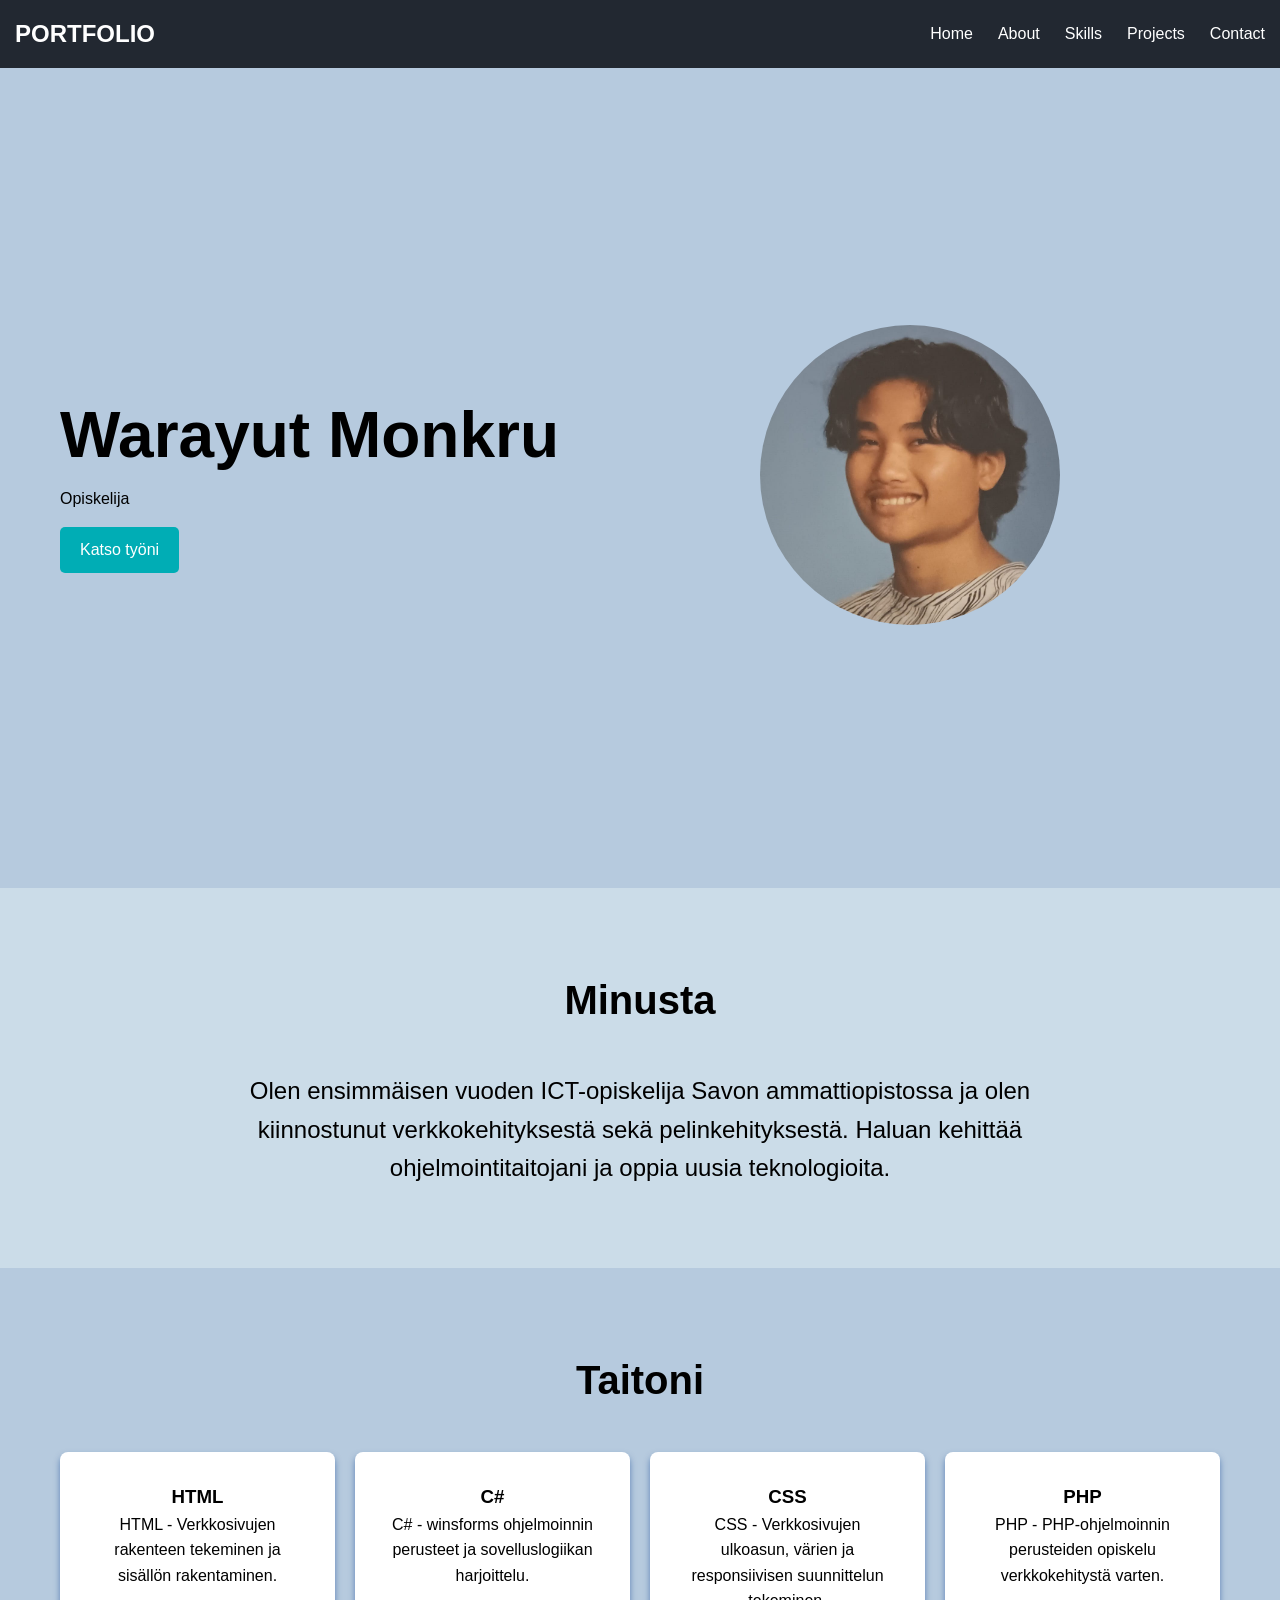
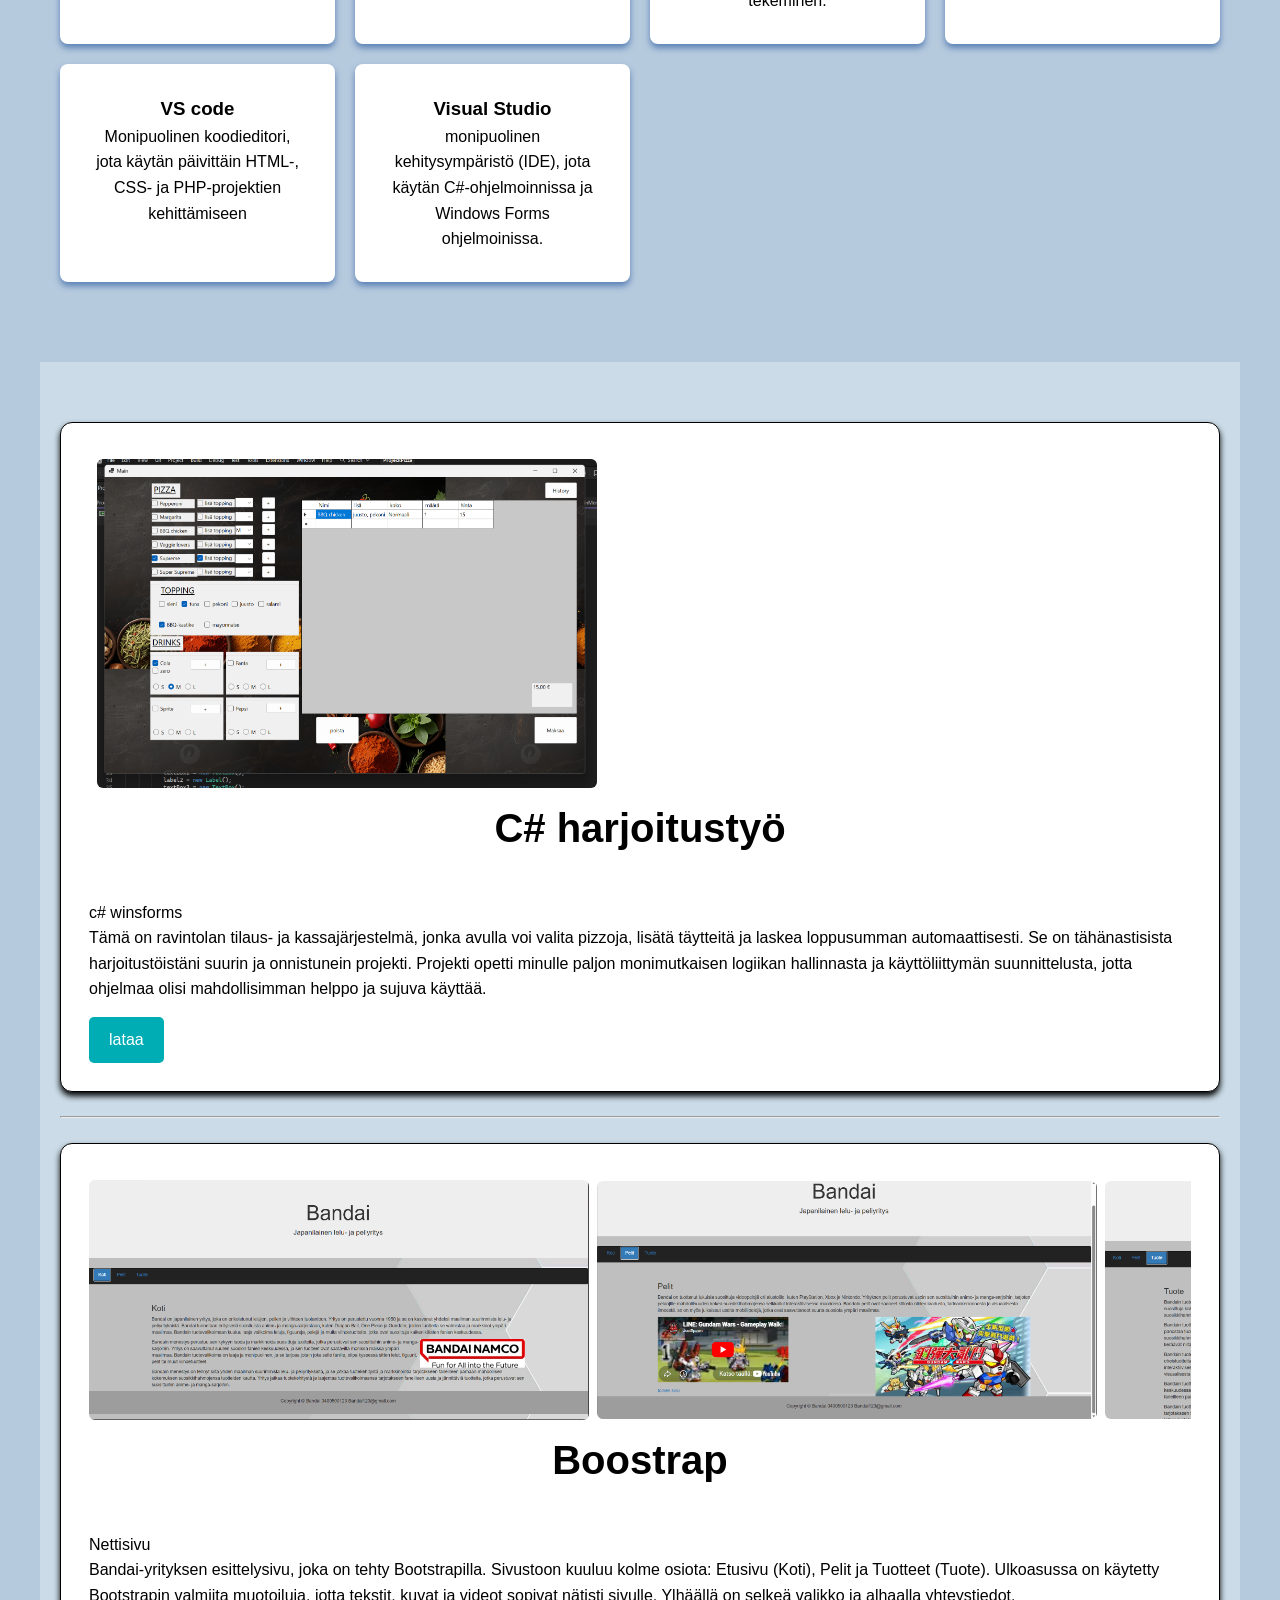
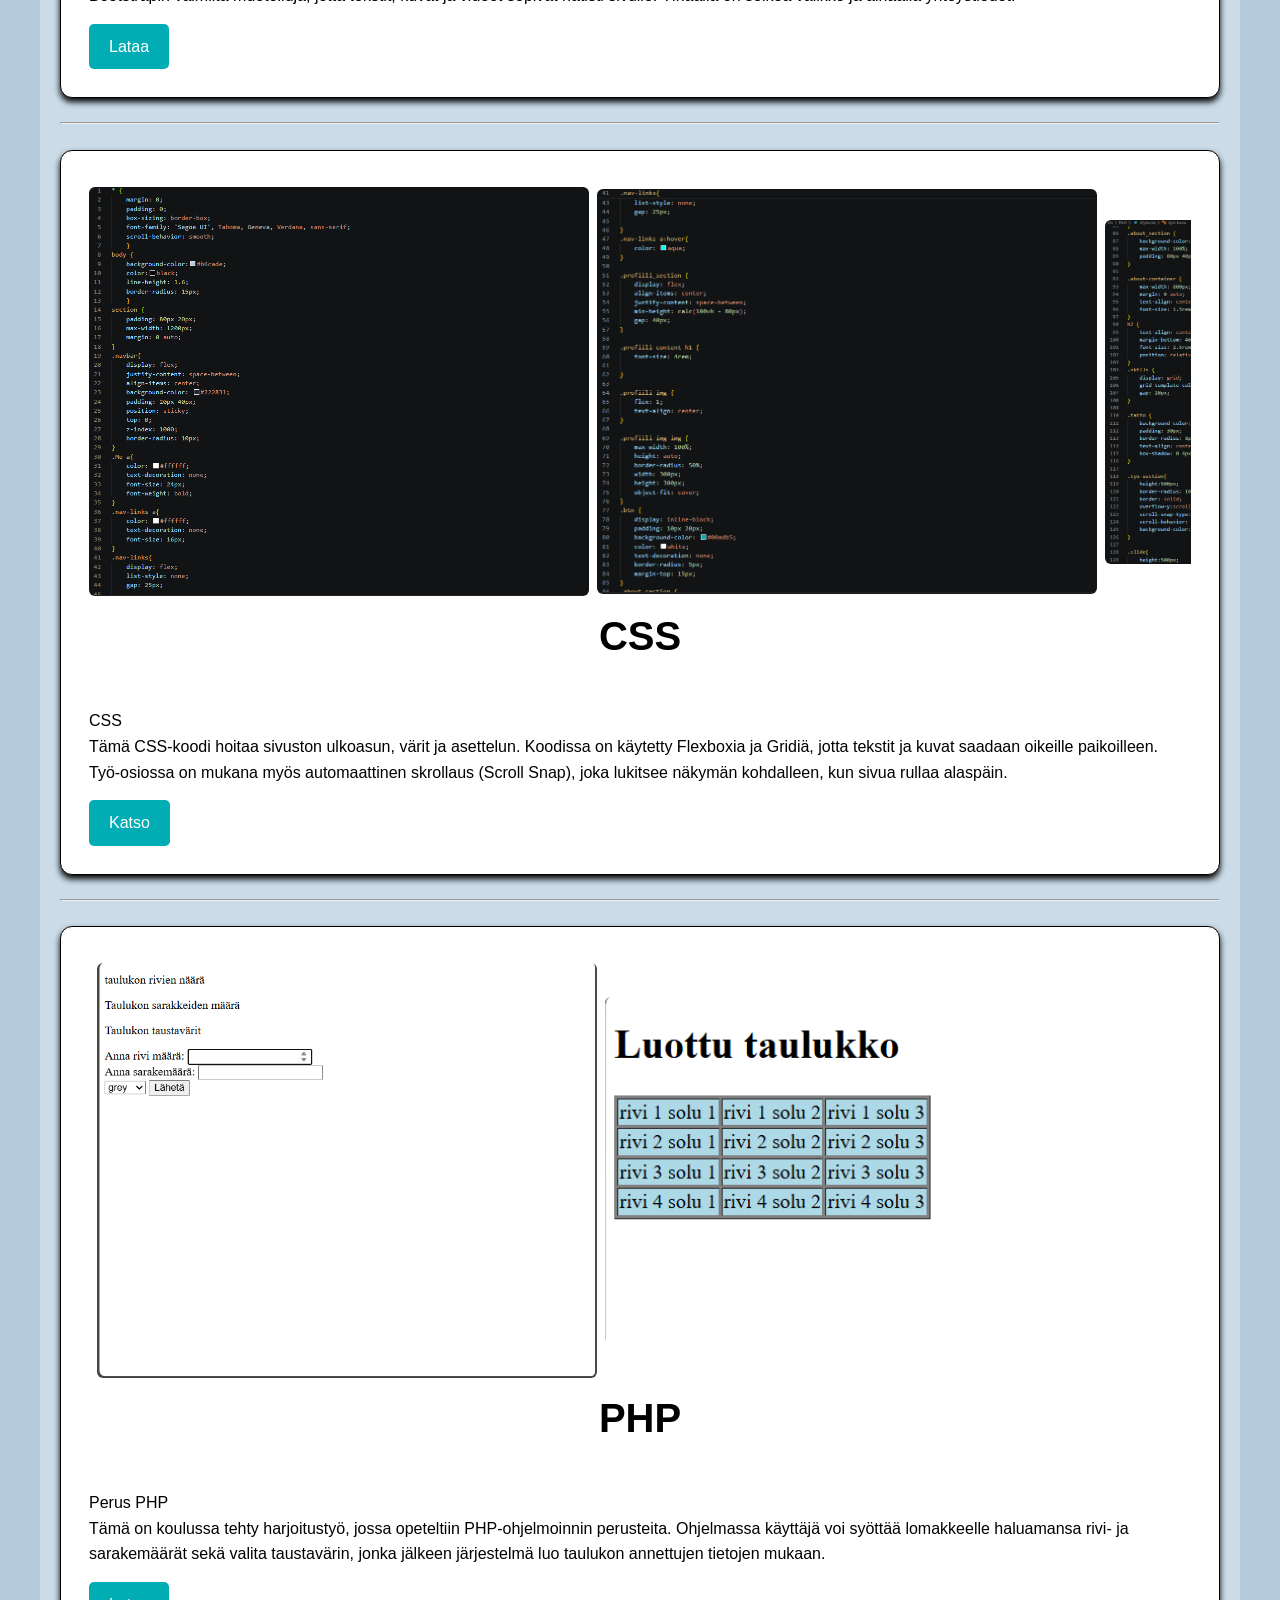
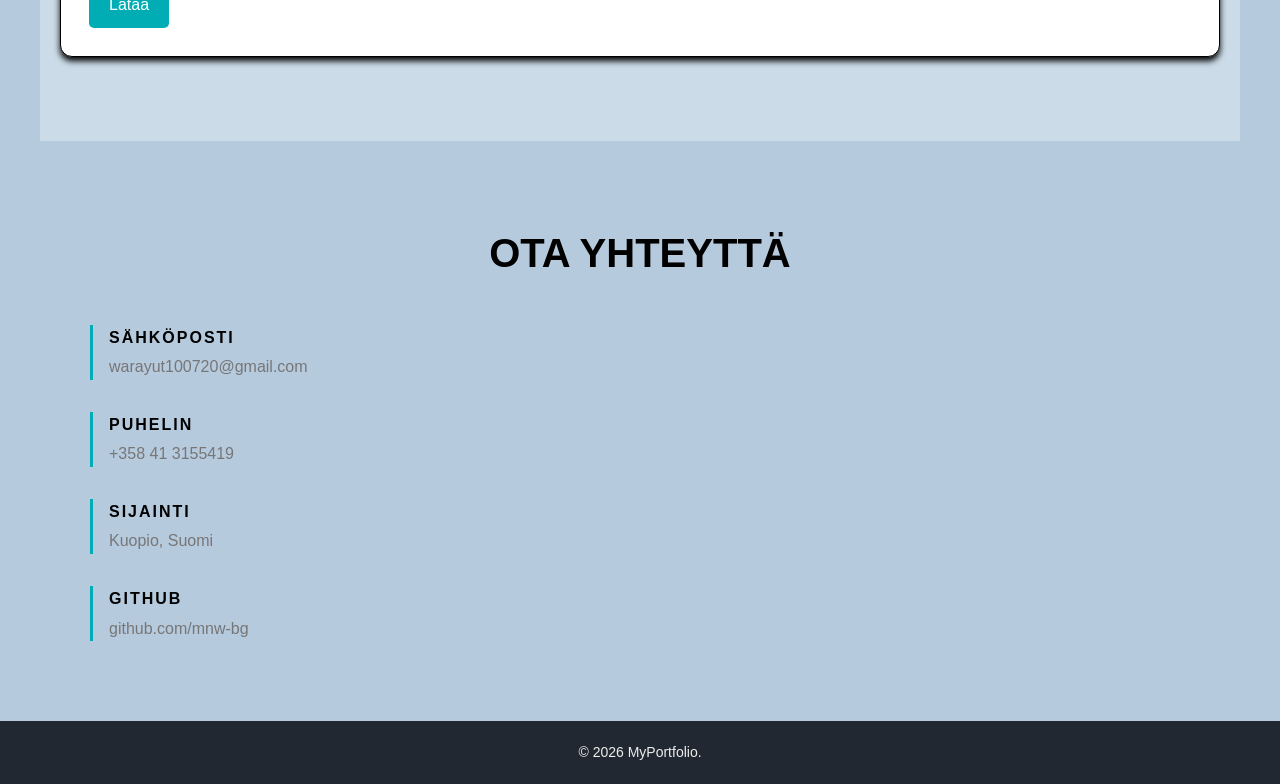
==== index.html @ 639f74a1 "Merge branch 'main' of https://github.com/mnw-bg/portfolio" ====
<!DOCTYPE html>
<html lang="fi">
<head>
    <meta charset="UTF-8">
    <meta name="viewport" content="width=device-width, initial-scale=1.0">
    <title>My Portfolio</title>
    <link rel="stylesheet" href="style.css">
</head>
<body>
    <nav class="navbar">
        <div class="Me">
            <a href="#profiili">PORTFOLIO</a>
        </div>
        <ul class="nav-links">
            <li><a href="#profiili">Home</a></li>
            <li><a href="#about">About</a></li>
            <li><a href="#skills">Skills</a></li>
            <li><a href="#tyota">Projects</a></li>
            <li><a href="#YH">Contact</a></li>
        </ul>
    </nav>
    <section id="profiili" class="profiili_section">
            <div class="profiili-content">
                <h1>Warayut Monkru</h1>
                <p>Opiskelija</p>
                <a href="#tyota" class="btn">Katso työni</a>
            </div>
            <div class="profiili-img">
  
                <img src="../assets/img/profiili.jpeg" alt="profiili kuva">
            </div>
    </section>
    <section id="about" class="about_section">
            <h2>Minusta</h2>
            <div class="about-container">
                <p>
                    Olen ensimmäisen vuoden ICT-opiskelija Savon ammattiopistossa
                    ja olen kiinnostunut verkkokehityksestä sekä pelinkehityksestä. 
                    Haluan kehittää ohjelmointitaitojani ja oppia uusia teknologioita.
                </p>
            </div>
    </section>
    <section id="skills" class="skills_section">
            <h2>Taitoni</h2>
            <div class="skills">

                <div class="taito">
                    <h3>HTML</h3>
                    <p>HTML - Verkkosivujen rakenteen tekeminen ja sisällön rakentaminen.</p>
                </div>

                <div class="taito">
                    <h3>C#</h3>
                    <p>
                        C# - winsforms ohjelmoinnin perusteet ja sovelluslogiikan harjoittelu.
                    </p>
                </div>

                <div class="taito">
                    <h3>CSS</h3>
                    <p>CSS - Verkkosivujen ulkoasun, 
                        värien ja responsiivisen suunnittelun 
                        tekeminen.
                    </p>
                </div>

                <div class="taito">
                    <h3>PHP</h3>
                    <p>PHP - PHP-ohjelmoinnin perusteiden opiskelu verkkokehitystä varten.
                    </p>
                </div>
                <div class="taito">
                    <h3>VS code</h3>
                    <p>
                        Monipuolinen koodieditori, jota käytän päivittäin HTML-,
                         CSS- ja PHP-projektien kehittämiseen
                    </p>
                </div>

                <div class="taito">
                    <h3>Visual Studio</h3>
                    <p>
                        monipuolinen kehitysympäristö (IDE), 
                        jota käytän C#-ohjelmoinnissa 
                        ja Windows Forms ohjelmoinissa.
                    </p>
                </div>
            </div>
    </section>
    <section class="tyo-section" id="tyota">
        
            <div class="slide">
                <div class="tyo-kuva">
                    <img src="../assets/img/pizza.png" alt="pizza-projecti">
                </div>

                <div class="tyo-tiedot">
                    <h2>C# harjoitustyö</h2>
                    <p>c# winsforms</p>
                    <p>
                        Tämä on ravintolan tilaus- ja kassajärjestelmä, jonka avulla voi valita pizzoja, 
                        lisätä täytteitä ja laskea loppusumman automaattisesti. 
                        Se on tähänastisista harjoitustöistäni suurin ja onnistunein projekti.
                        Projekti opetti minulle paljon monimutkaisen logiikan hallinnasta ja käyttöliittymän suunnittelusta, 
                        jotta ohjelmaa olisi mahdollisimman helppo ja sujuva käyttää.
                        
                    </p>
                    <a href="../lataus/työt/ProjeckPizza.zip" class="btn">lataa</a>
                </div>
            </div>
            <hr><br>
            <div class="slide">

                <div class="tyo-kuva">
                    <img src="../assets/img/html1.png" alt="html työkuva">
                    <img src="../assets/img/html2.png" alt="html työkuva">
                    <img src="../assets/img/html3.png" alt="html työkuva">
                </div>

                <div class="tyo-tiedot">
                    <h2>Boostrap</h2>
                    <p>Nettisivu</p>
                    <p>
                        Bandai-yrityksen esittelysivu, joka on tehty Bootstrapilla. 
                        Sivustoon kuuluu kolme osiota: Etusivu (Koti), Pelit ja Tuotteet (Tuote). 
                        Ulkoasussa on käytetty Bootstrapin valmiita muotoiluja, 
                        jotta tekstit, kuvat ja videot sopivat nätisti sivulle. 
                        Ylhäällä on selkeä valikko ja alhaalla yhteystiedot.
                        
                        
                    </p>
                        <a href="../lataus/työt/Boostrap.zip" class="btn">Lataa</a>
                </div>
            </div>
            <hr><br>
            <div class="slide">
                <div class="tyo-kuva">
                    <img src="../assets/img/CSS1.png" alt="css työkuva">
                    <img src="../assets/img/CSS2.png" alt="css työkuva">
                    <img src="../assets/img/CSS3.png" alt="css työkuva">
                    <img src="../assets/img/CSS4.png" alt="css työkuva">
                </div>

                <div class="tyo-tiedot">
                    <h2>CSS</h2>
                    <p>CSS</p>
                    <p>
                        Tämä CSS-koodi hoitaa sivuston ulkoasun, värit ja asettelun. 
                        Koodissa on käytetty Flexboxia ja Gridiä, jotta tekstit ja kuvat saadaan oikeille paikoilleen. 
                        Työ-osiossa on mukana myös automaattinen skrollaus (Scroll Snap), 
                        joka lukitsee näkymän kohdalleen, kun sivua rullaa alaspäin.
                        
                    </p>
                        <a href="style.css" class="btn">Katso</a>
                </div>
            </div>
            <hr><br>
            <div class="slide">
                <div class="tyo-kuva">
                    <img src="../assets/img/PHP1.png" alt="PHP työkuva">
                    <img src="../assets/img/PHP2.png" alt="PHP työkuva">
                </div>
                
                <div class="tyo-tiedot">
                    <h2>PHP</h2>
                    <p>Perus PHP</p>
                    <p>
                    Tämä on koulussa tehty harjoitustyö, jossa opeteltiin PHP-ohjelmoinnin perusteita. 
                    Ohjelmassa käyttäjä voi syöttää lomakkeelle haluamansa rivi- ja sarakemäärät sekä valita taustavärin, 
                    jonka jälkeen järjestelmä luo taulukon annettujen tietojen mukaan.
                    
                    </p>
                    <a href="../lataus/työt/taulukkoohjelmallisesti.zip" class="btn">Lataa</a>
                    
                </div>
            </div>
    </section>

    <!-- <section id="YH" class="yhteystiedot-section">
            <h2>YHTEYSTIEDOT</h2>
            <div class="yhteystiedot-linki">
                <a href="mailto:warayut100720@gmail.com">&#9993;Sähköposti</a>
                <a href="https://github.com/mnw-bg" target="_blank">&#128049;GitHub</a>
                <a href="tel:+358413155419">&#9742;puhelin</a>
                <a href="https://wa.me/358413155419" target="_blank">&#128172;whatsapp</a>
            </div>
    </section> -->

    <section id="YH" class="yh-section">
    <h2>OTA YHTEYTTÄ</h2>
    <div class="yh-container">
        <div class="yh-tiedot">
            <div class="yh-rivi">
                <span class="yh-label">SÄHKÖPOSTI</span>
                <a href="mailto:warayut100720@gmail.com">warayut100720@gmail.com</a>
            </div>
            <div class="yh-rivi">
                <span class="yh-label">PUHELIN</span>
                <a href="tel:+358413155419">+358 41 3155419</a>
            </div>
            <div class="yh-rivi">
                <span class="yh-label">SIJAINTI</span>
                <a>Kuopio, Suomi</a>
            </div>
            <div class="yh-rivi">
                <span class="yh-label">GITHUB</span>
                <a href="https://github.com/mnw-bg" target="_blank">github.com/mnw-bg</a>
            </div>
        </div>
    </div>
</section>

    <footer class="footer">
        <p>&copy; 2026 MyPortfolio.</p>
    </footer>

</body>
</html>
---- style.css ----
* {
    margin: 0;
    padding: 0;
    box-sizing: border-box;
    font-family: 'Segoe UI', Tahoma, Geneva, Verdana, sans-serif;
    scroll-behavior: smooth;
    }
body {
    background-color:#b6cade;
    color:black;
    line-height: 1.6;
    border-radius: 15px;
    }
section {
    padding: 80px 20px;
    max-width: 1200px;
    margin: 0 auto; 
}
.navbar{
    display: flex;
    align-items: center;
    justify-content: space-between;
    flex-direction: row;
    background-color: #222831;
    padding: 15px;
    position: sticky;
    top: 0;
    z-index: 1000;
    gap: 15px;
}

    

.Me a{
    color: #ffffff;
    text-decoration: none;
    font-size: 24px;
    font-weight: bold;
}
.nav-links a{
    color: #ffffff;
    text-decoration: none;
    font-size: 16px;
} 
.nav-links{ 
    display: flex;
    list-style: none;
    gap: 25px;
    
}
.nav-links a:hover{
    color: aqua;
}
@media (max-width: 768px) { 
    .navbar{
    flex-direction: column;
    }
}
/*---------------------------------------------------------------------------*/
.profiili_section {
    display: flex;
    align-items: center;
    justify-content: space-between;
    min-height: calc(100vh - 80px);
    padding: 100px 20px;
    gap: 40px;
}

.profiili-content h1 {
    font-size: 4rem;
    animation: fadeIn 1s ease-in;
    
}
@keyframes fadeIn{
    from { opacity: 0; transform: translateY(20px);}
    to { opacity: 1; transform: translateY(0);}
}
.profiili-img {
    flex: 1;
    text-align: center;
}

.profiili-img img {
    max-width: 100%;
    height: auto;
    border-radius: 50%;
    width: 300px;
    height: 300px;
    object-fit: cover;
}
.btn {
    display: inline-block;
    padding: 10px 20px;
    background-color: #00adb5;
    color: white;
    text-decoration: none;
    border-radius: 5px;
    margin-top: 15px;
}
.btn:hover{
    transform: translateY(-1px);
    box-shadow: 0 10px 20px rgba(0, 0, 0, 0.2);
}
@media (max-width: 768px)
{
    .profiili_section{
        flex-direction: column-reverse;
        text-align: center;
        min-height: 700;
    }
    .profiili-content h1{
        font-size: 2.5rem;
    }

}
/*---------------------------------------------------------------------------*/
.about_section {
    background-color: #cbdce8;
    max-width: 100%;
    padding: 80px 40px;
}

.about-container {
    max-width: 800px;
    margin: 0 auto;
    text-align: center;
    font-size: 1.5rem;
}
/*---------------------------------------------------------------------------*/
h2 {
    text-align: center;
    margin-bottom: 40px;
    font-size: 2.5rem;
    position: relative;
}
.skills {
    display: grid;
    grid-template-columns: repeat(auto-fit, minmax(250px, 1fr));
    gap: 20px;
}

.taito {
    background-color: white;
    padding: 30px;
    border-radius: 8px;
    text-align: center;
    box-shadow:  0 4px 6px rgba(0, 57, 142, 0.5);
    transition: 0.1s;
}
.taito:hover{
    transform: translateY(-1px);
    box-shadow: 0 15px 25px rgb(0, 57, 142, 0.5);
}

/*---------------------------------------------------------------------------*/
.tyo-section{
    background-color: #cbdce8;
    padding: 60px 20px;
    max-width: auto;
    margin: 0 auto;
}
.slide{
    align-items: center;
    gap: 30px;
    background-color: #ffffff;
    border-radius: 12px;
    border: 0.5px solid black;
    box-shadow: 0 4px 6px;
    padding: 28px;
    margin-bottom: 24px;
}
.tyo-kuva{
    flex: 1.2;
    display:flex;
    gap: 8px;
    overflow-x: auto;
    scroll-snap-type: x mandatory;
    border-radius: 8px;
    background: #ffffff;
    padding: 8px;
    min-height: 160px;
    align-items: center;

}

.tyo-kuva img{
    width:auto;
    scroll-snap-align: start;
    width: 500px;
    height: auto;
    object-fit: cover;
    border-radius: 6px;
}

.tyo-tiedot{
    flex: 1;
    text-align: left;
    font-size: 1rem; 
}

/*---------------------------------------------------------------------------*/
.yhteystiedot-section {
    max-width: 100%;
    padding: 80px 40px;
    color: #ffffff;
}

.yh {
    color: #000000;
    text-align: left;
    max-width: 1100px;
    margin: 0 auto 50px auto;
    font-size: 2rem;
    letter-spacing: 2px;
}

.yh-container {
    display: flex;
    gap: 60px;
    max-width: 1100px;
    margin: auto;
    align-items: flex-start;
    display: grid;
    grid-template-columns: repeat(auto-fit, minmax(250px, 1fr));
}

.yh-tiedot {
    flex: 1;
    display: flex;
    flex-direction: column;
    gap: 32px;
}

.yh-rivi {
    border-left: 3px solid #00adb5;
    padding-left: 16px;
    display: flex;
    flex-direction: column;
    gap: 4px;
}

.yh-label {
    font-size: 1rem;
    font-weight: bold;
    letter-spacing: 2px;
    color: #000000;
}

.yh-rivi a {
    font-size: 1rem;
    color: #777676;
    text-decoration: none;
}

.yh-rivi a:hover {
    color: #00adb5;
}
input:hover, textarea:hover{
    background-color: #7a7a7a;
}
.lmk{
    width: 215px;
}
/*---------------------------------------------------------------------------*/

/*---------------------------------------------------------------------------*/
.footer {
    background-color: #222831;
    display: grid;
    color: #eeeeee;
    text-align: center;
    padding: 20px;
    font-size: 14px;
}
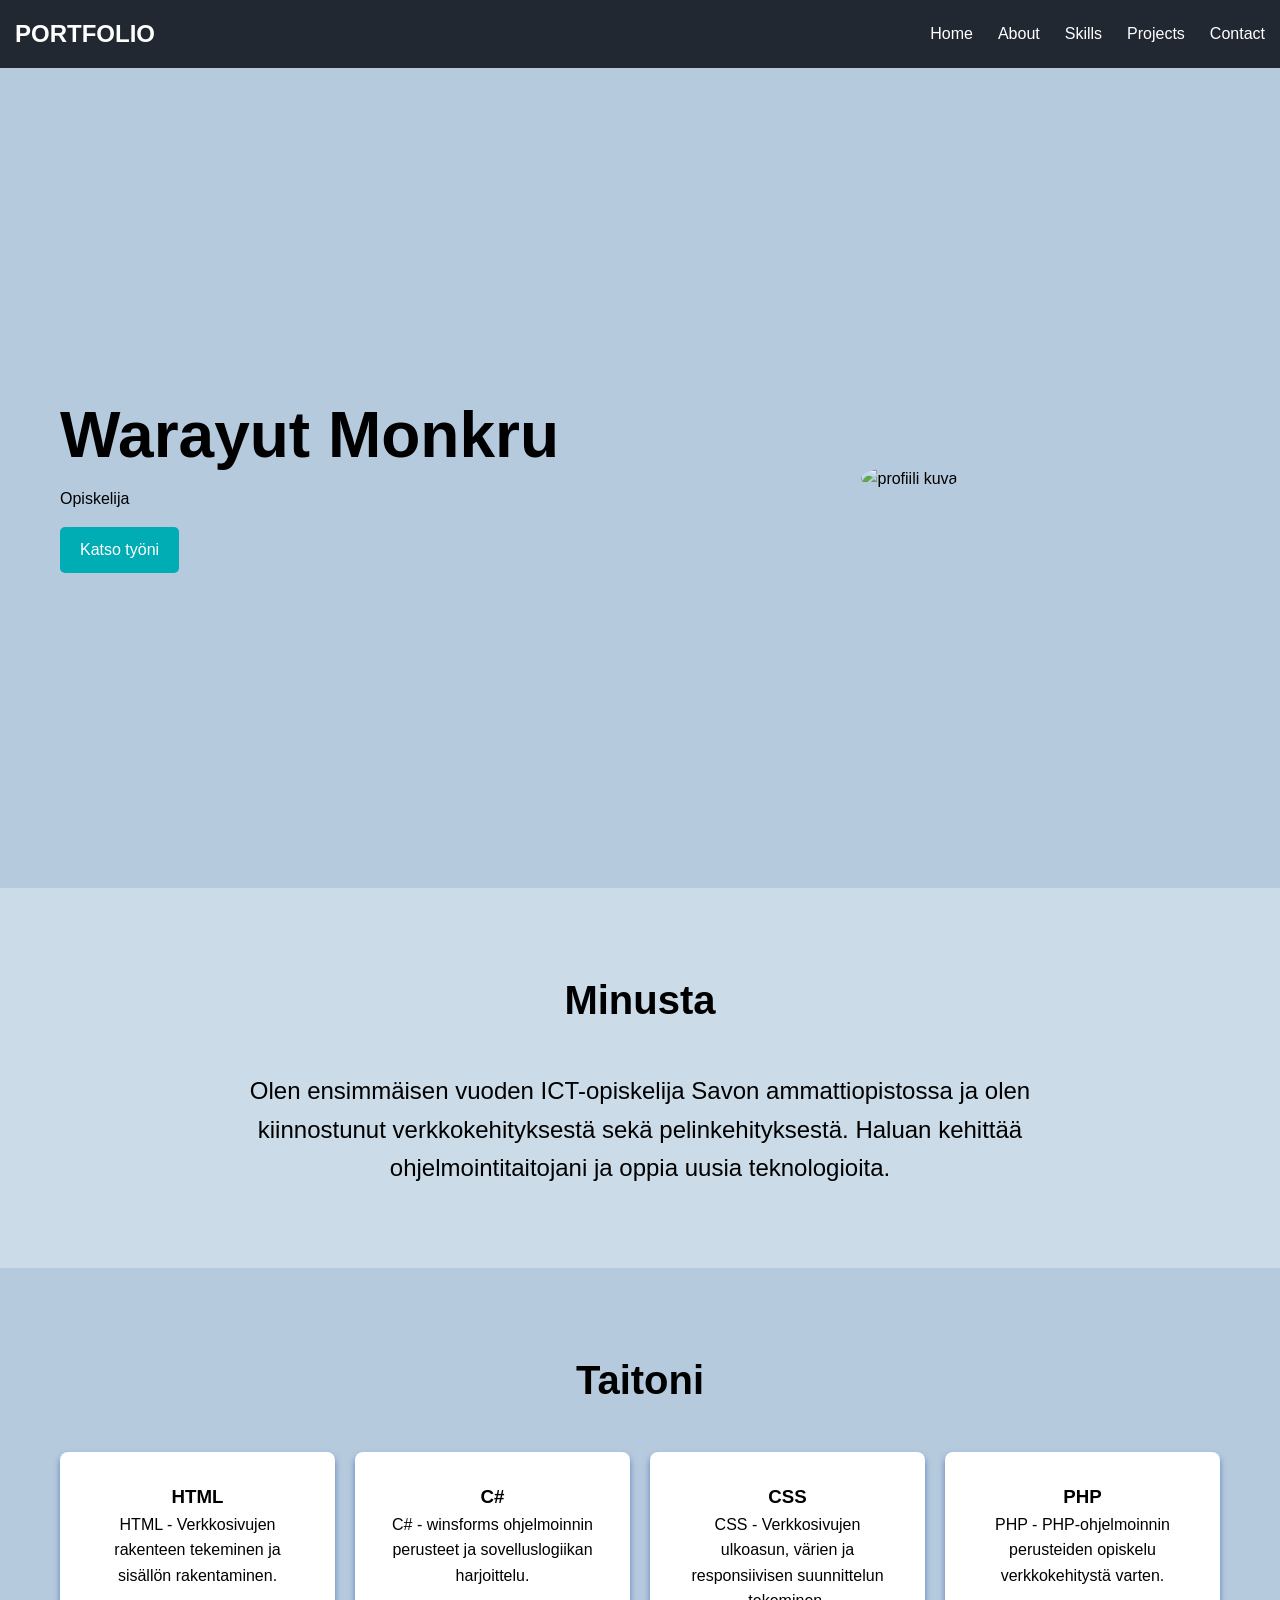
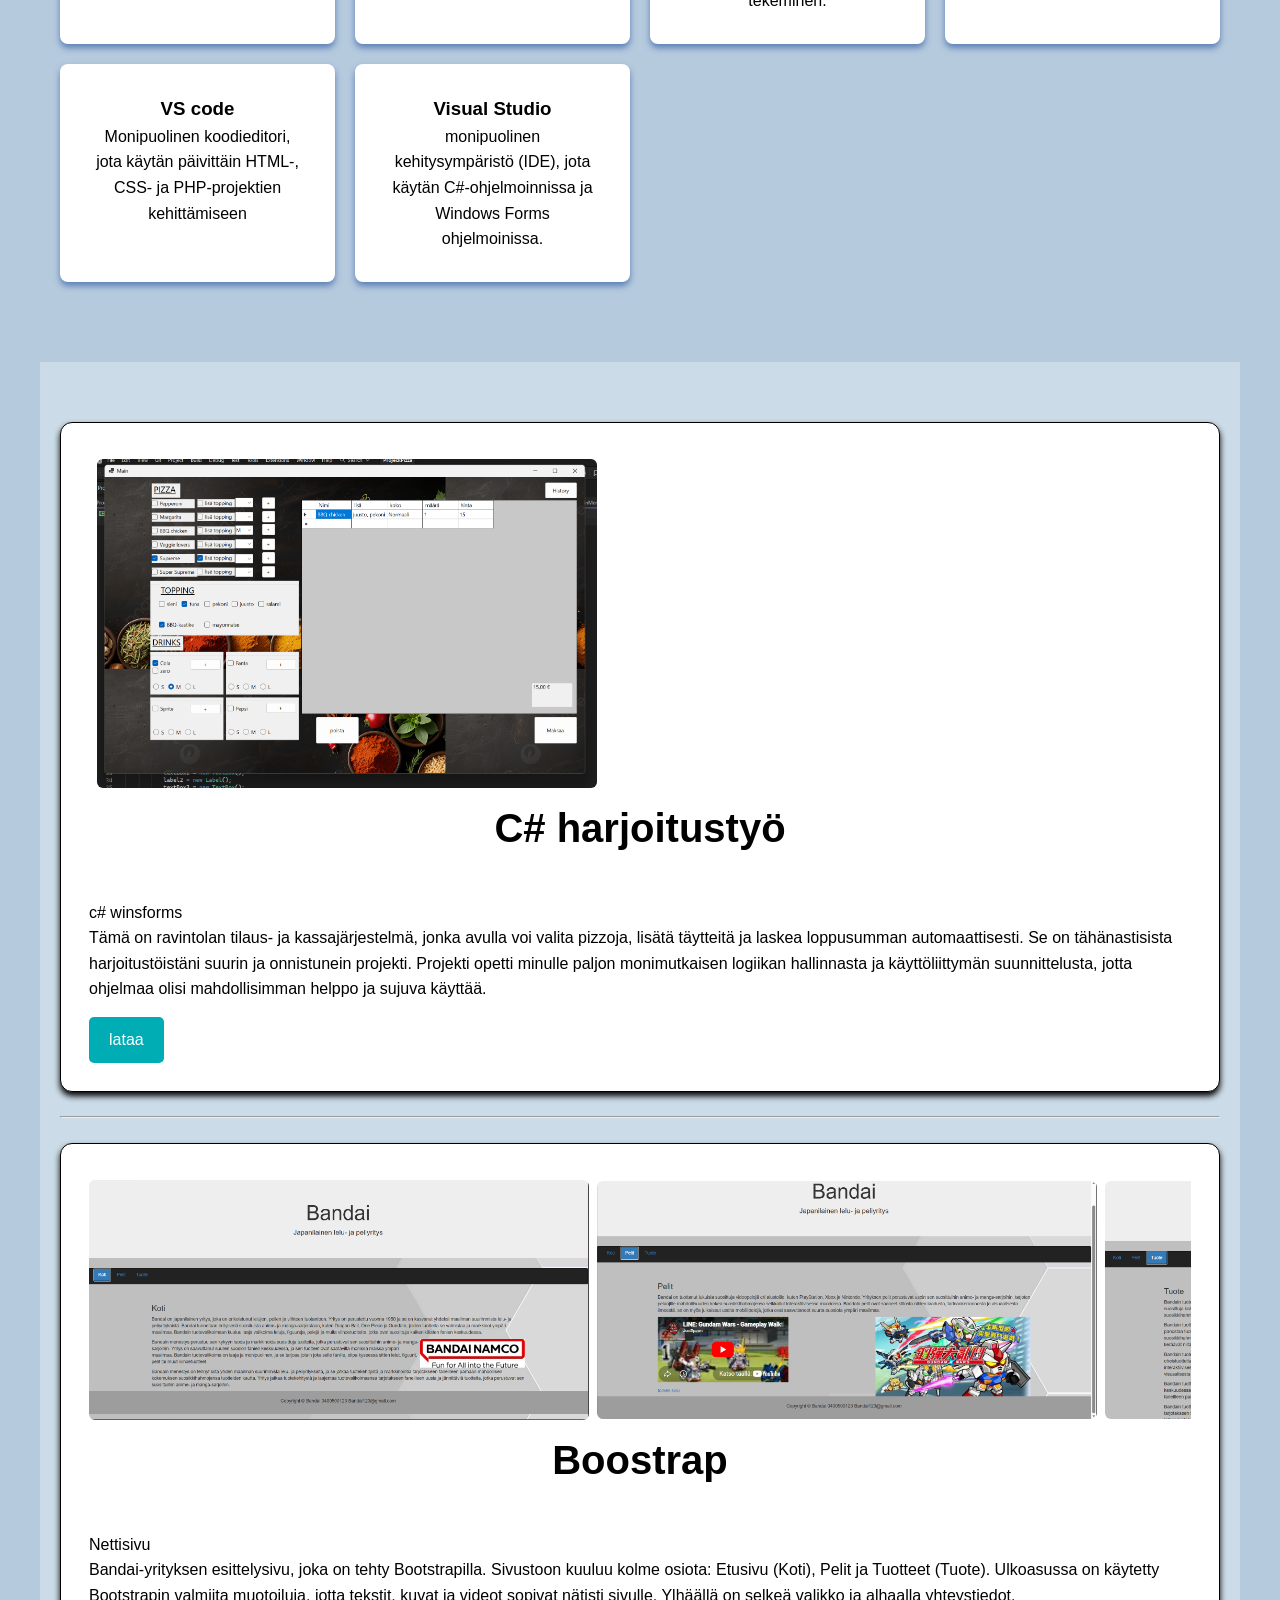
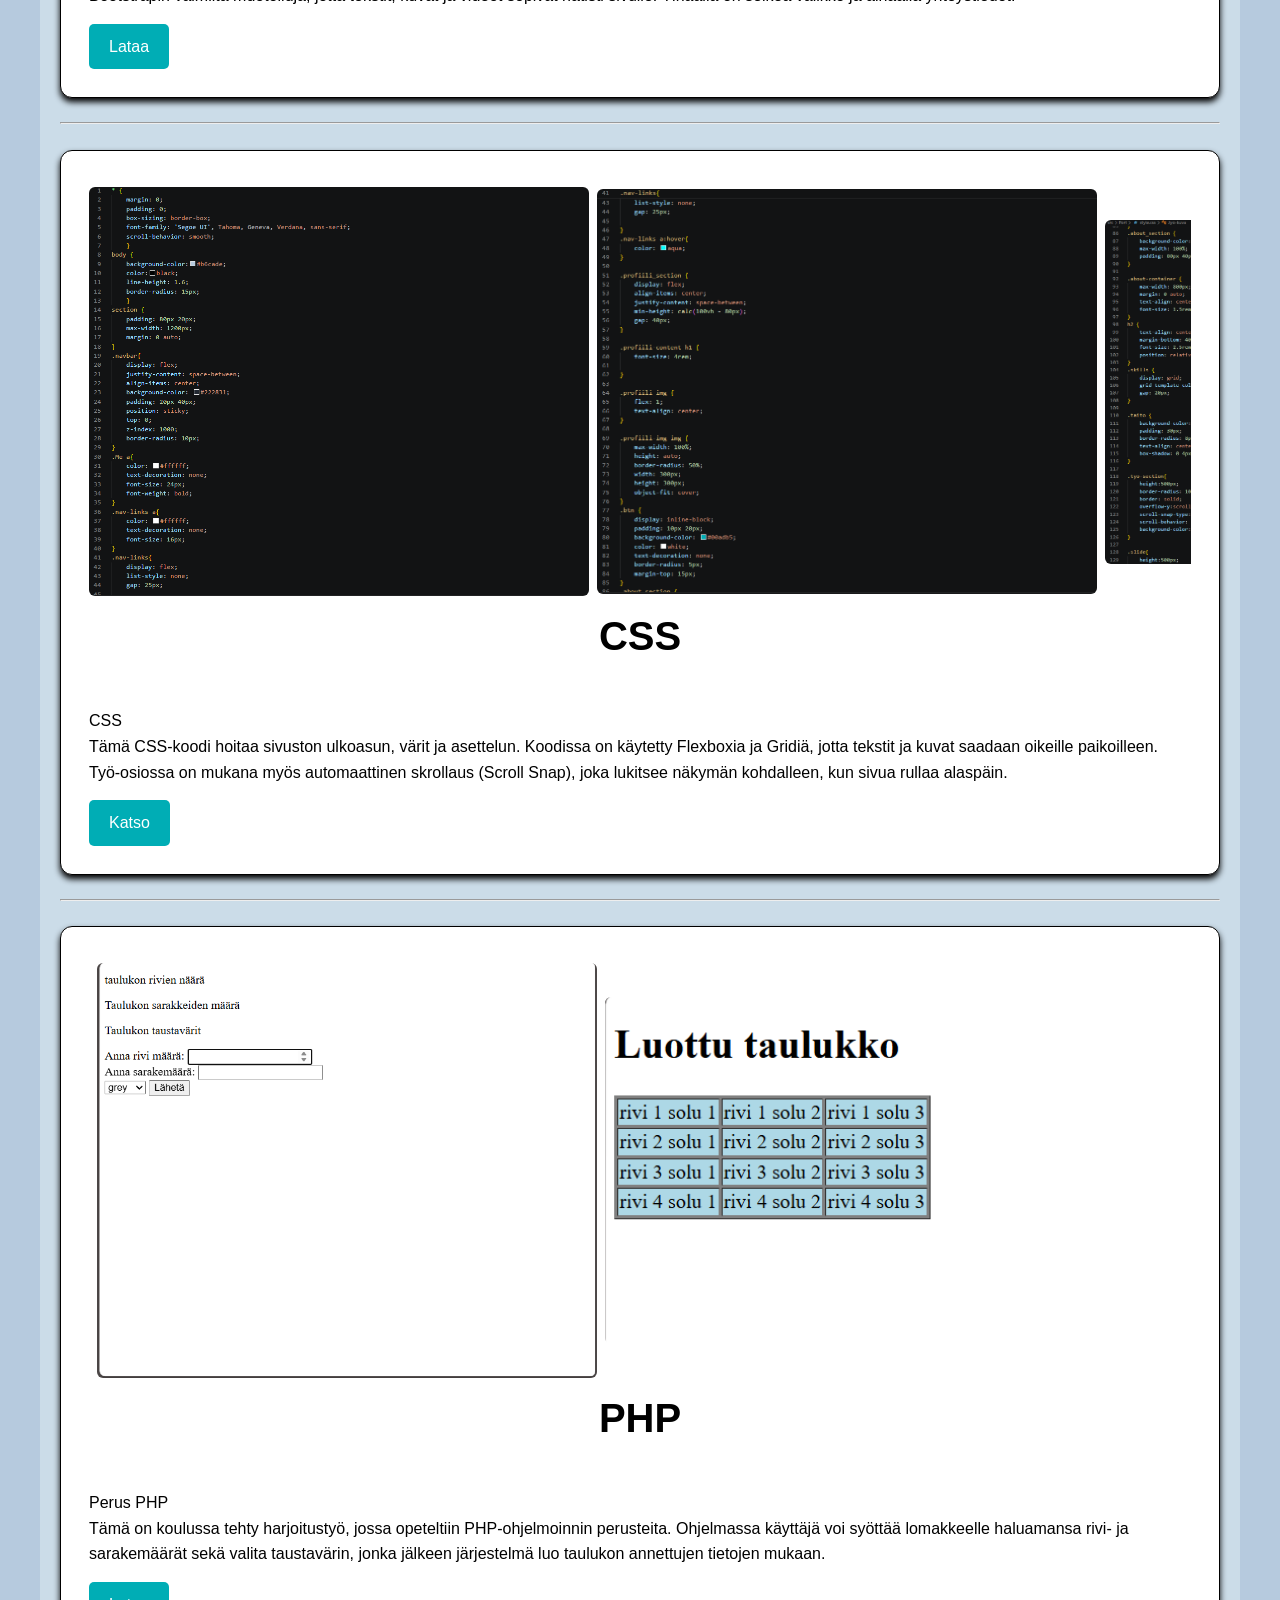
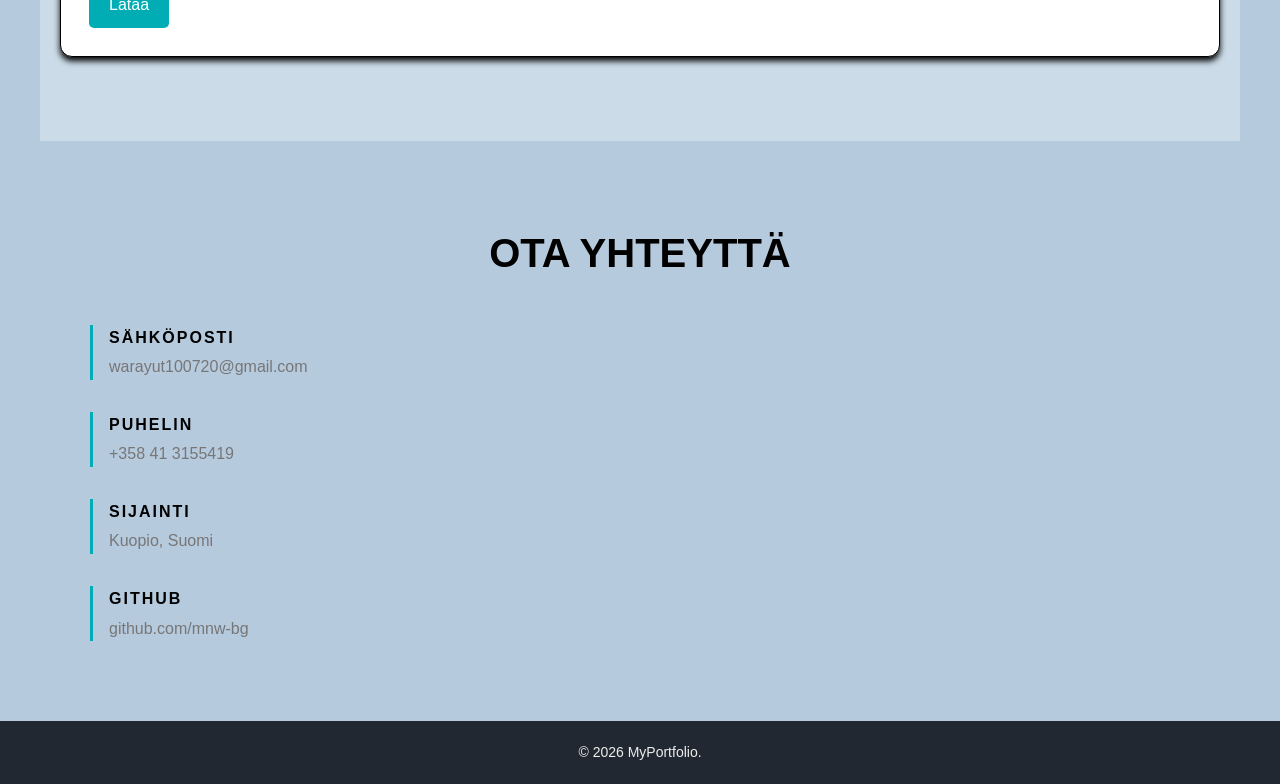
==== commit 1cc6780d: "test" ====
--- a/index.html
+++ b/index.html
@@ -27,7 +27,7 @@
             </div>
             <div class="profiili-img">
   
-                <img src="../assets/img/profiili.jpeg" alt="profiili kuva">
+                <img src="..portfolio/assets/img/profiili.jpeg" alt="profiili kuva">
             </div>
     </section>
     <section id="about" class="about_section">
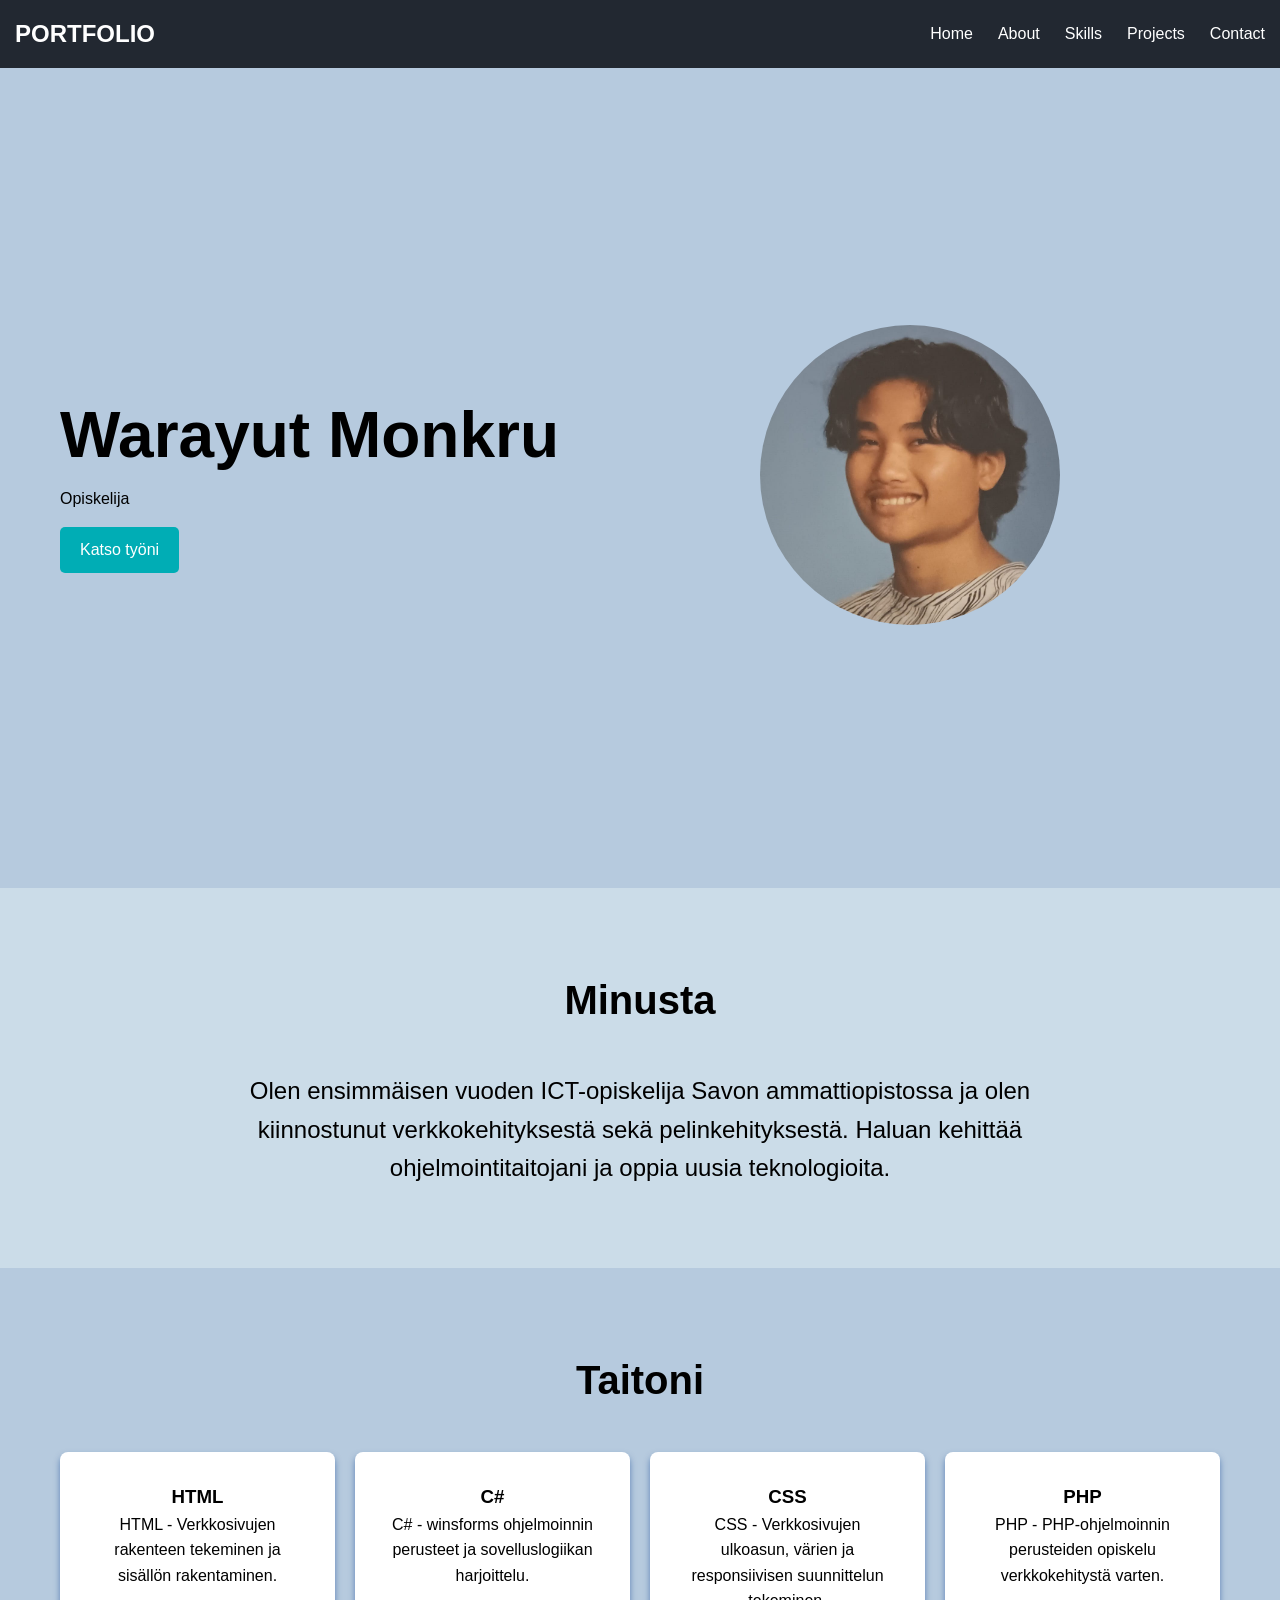
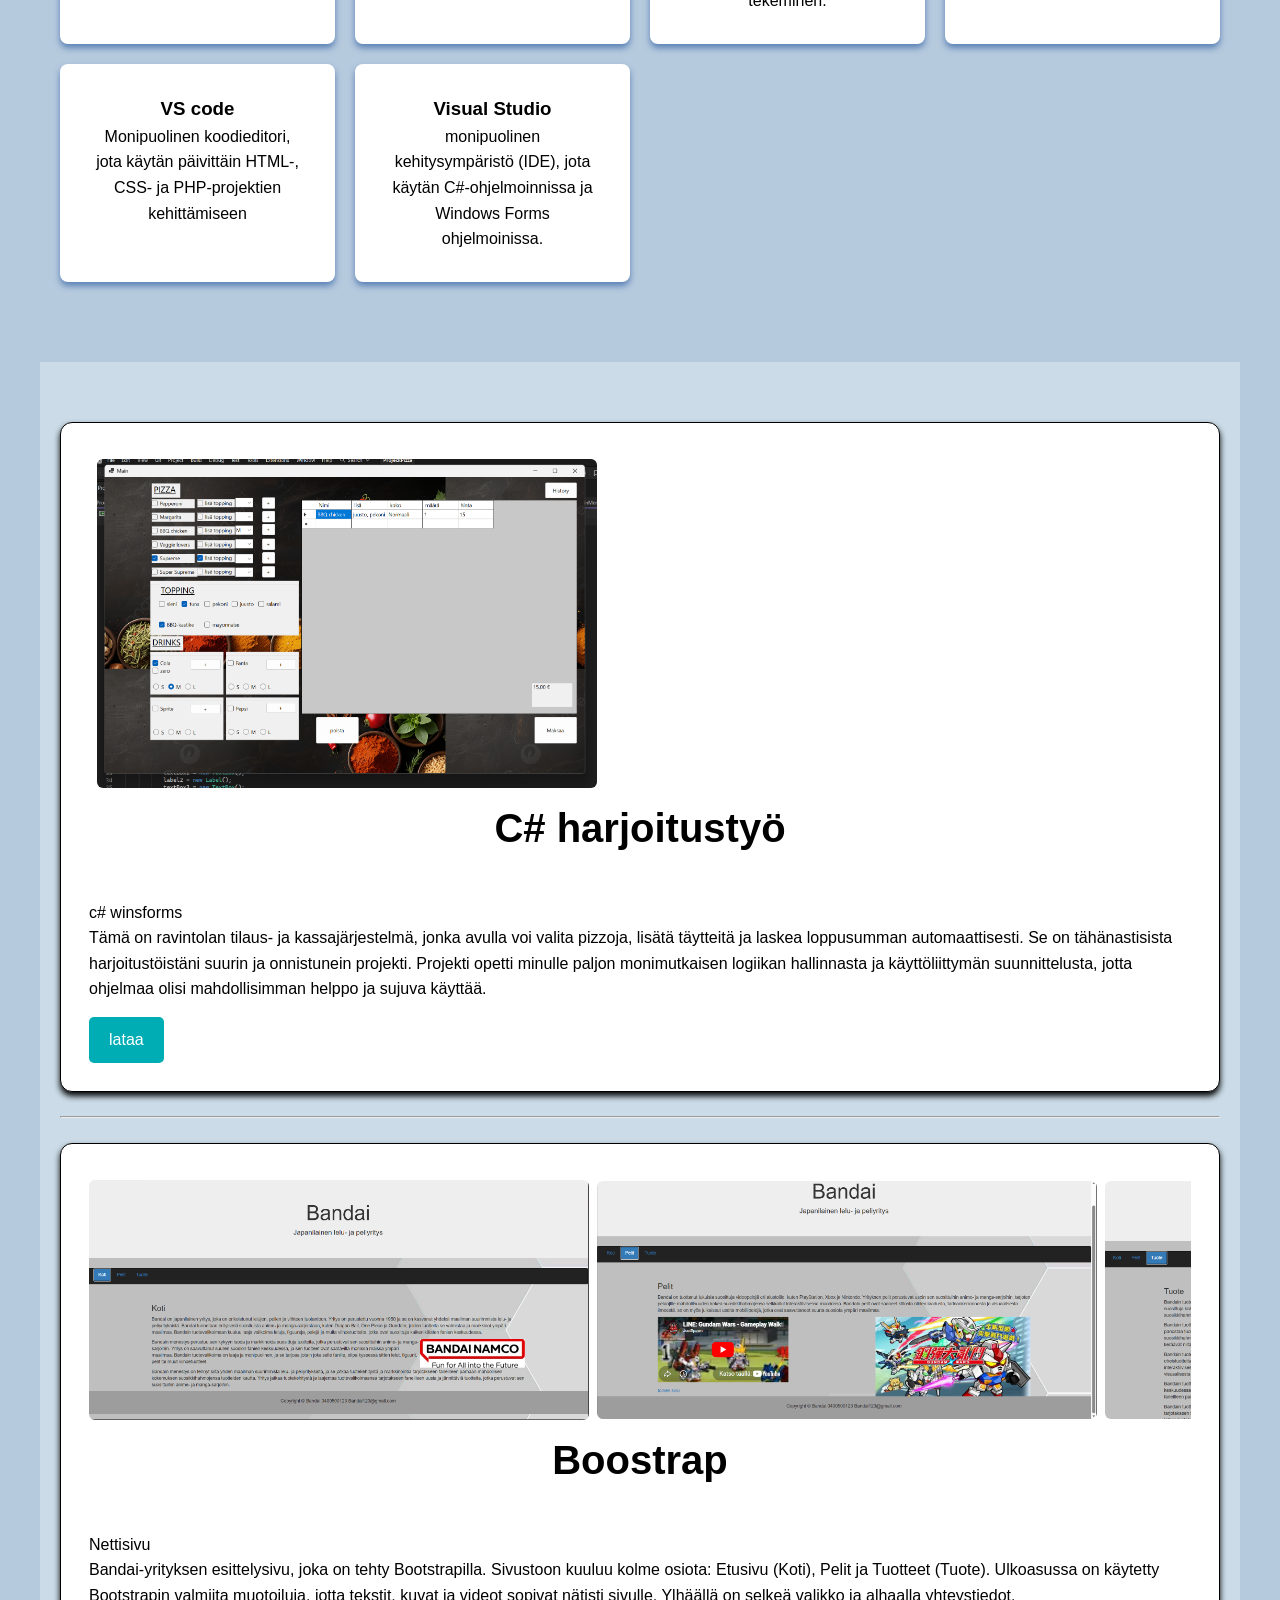
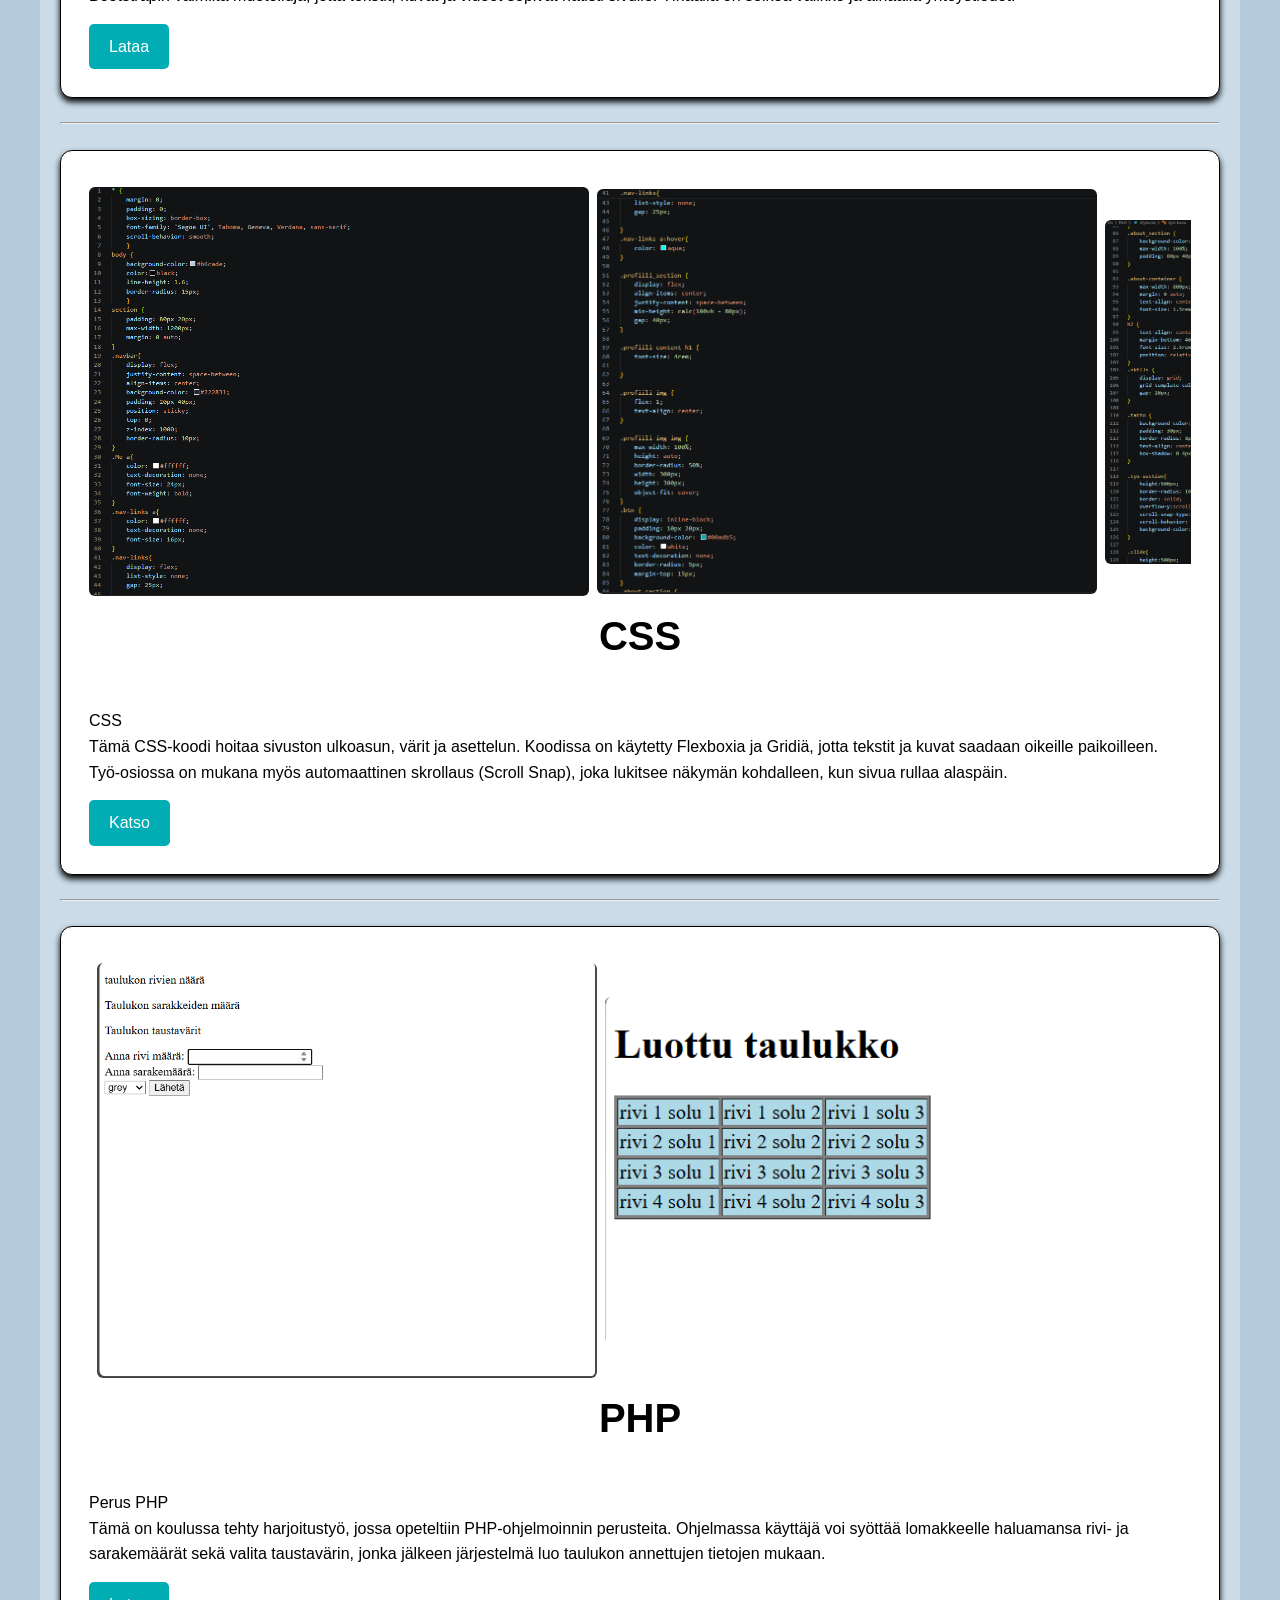
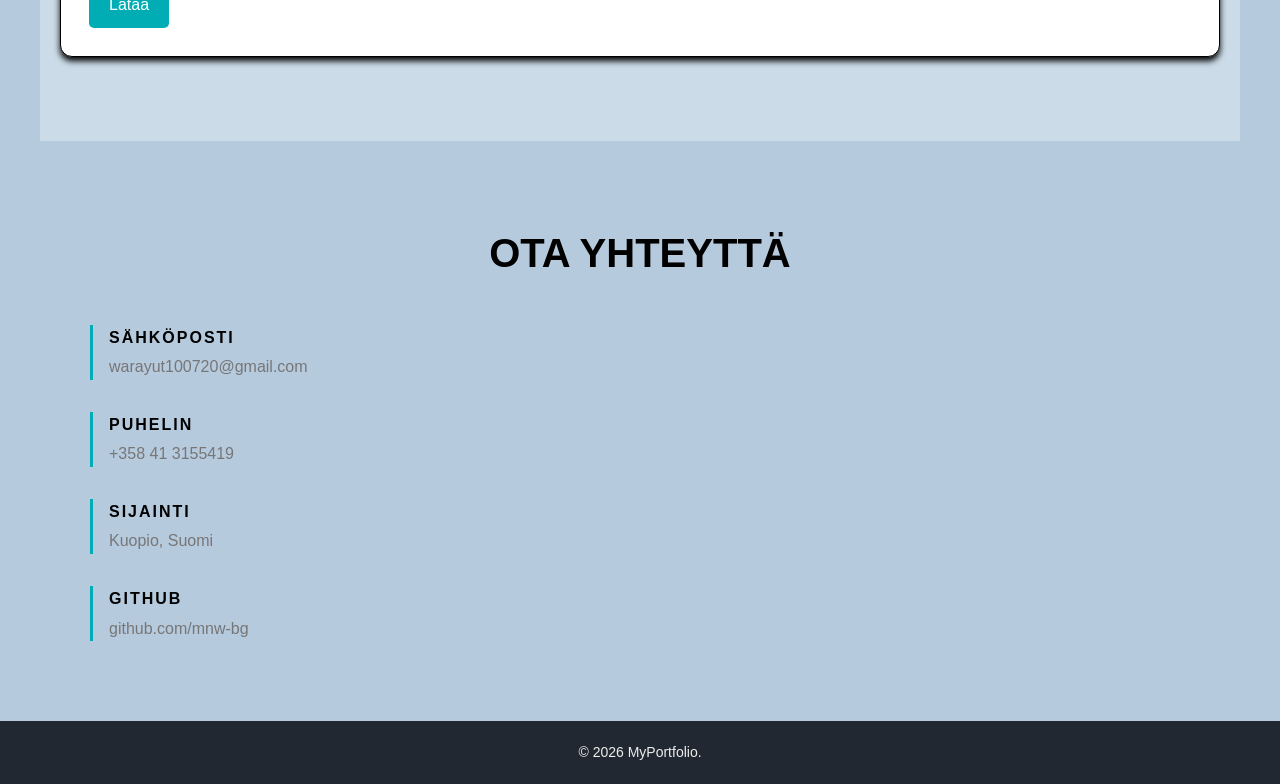
==== commit 6ebc6615: "kuva sijainti muutos" ====
--- a/index.html
+++ b/index.html
@@ -27,7 +27,7 @@
             </div>
             <div class="profiili-img">
   
-                <img src="..portfolio/assets/img/profiili.jpeg" alt="profiili kuva">
+                <img src="./assets/img/profiili.jpeg" alt="profiili kuva">
             </div>
     </section>
     <section id="about" class="about_section">
@@ -91,7 +91,7 @@
         
             <div class="slide">
                 <div class="tyo-kuva">
-                    <img src="../assets/img/pizza.png" alt="pizza-projecti">
+                    <img src="./assets/img/pizza.png" alt="pizza-projecti">
                 </div>
 
                 <div class="tyo-tiedot">
@@ -105,16 +105,16 @@
                         jotta ohjelmaa olisi mahdollisimman helppo ja sujuva käyttää.
                         
                     </p>
-                    <a href="../lataus/työt/ProjeckPizza.zip" class="btn">lataa</a>
+                    <a href="./lataus/työt/ProjeckPizza.zip" class="btn">lataa</a>
                 </div>
             </div>
             <hr><br>
             <div class="slide">
 
                 <div class="tyo-kuva">
-                    <img src="../assets/img/html1.png" alt="html työkuva">
-                    <img src="../assets/img/html2.png" alt="html työkuva">
-                    <img src="../assets/img/html3.png" alt="html työkuva">
+                    <img src="./assets/img/html1.png" alt="html työkuva">
+                    <img src="./assets/img/html2.png" alt="html työkuva">
+                    <img src="./assets/img/html3.png" alt="html työkuva">
                 </div>
 
                 <div class="tyo-tiedot">
@@ -129,16 +129,16 @@
                         
                         
                     </p>
-                        <a href="../lataus/työt/Boostrap.zip" class="btn">Lataa</a>
+                        <a href="./lataus/työt/Boostrap.zip" class="btn">Lataa</a>
                 </div>
             </div>
             <hr><br>
             <div class="slide">
                 <div class="tyo-kuva">
-                    <img src="../assets/img/CSS1.png" alt="css työkuva">
-                    <img src="../assets/img/CSS2.png" alt="css työkuva">
-                    <img src="../assets/img/CSS3.png" alt="css työkuva">
-                    <img src="../assets/img/CSS4.png" alt="css työkuva">
+                    <img src="./assets/img/CSS1.png" alt="css työkuva">
+                    <img src="./assets/img/CSS2.png" alt="css työkuva">
+                    <img src="./assets/img/CSS3.png" alt="css työkuva">
+                    <img src="./assets/img/CSS4.png" alt="css työkuva">
                 </div>
 
                 <div class="tyo-tiedot">
@@ -157,8 +157,8 @@
             <hr><br>
             <div class="slide">
                 <div class="tyo-kuva">
-                    <img src="../assets/img/PHP1.png" alt="PHP työkuva">
-                    <img src="../assets/img/PHP2.png" alt="PHP työkuva">
+                    <img src="./assets/img/PHP1.png" alt="PHP työkuva">
+                    <img src="./assets/img/PHP2.png" alt="PHP työkuva">
                 </div>
                 
                 <div class="tyo-tiedot">
@@ -170,7 +170,7 @@
                     jonka jälkeen järjestelmä luo taulukon annettujen tietojen mukaan.
                     
                     </p>
-                    <a href="../lataus/työt/taulukkoohjelmallisesti.zip" class="btn">Lataa</a>
+                    <a href="./lataus/työt/taulukkoohjelmallisesti.zip" class="btn">Lataa</a>
                     
                 </div>
             </div>
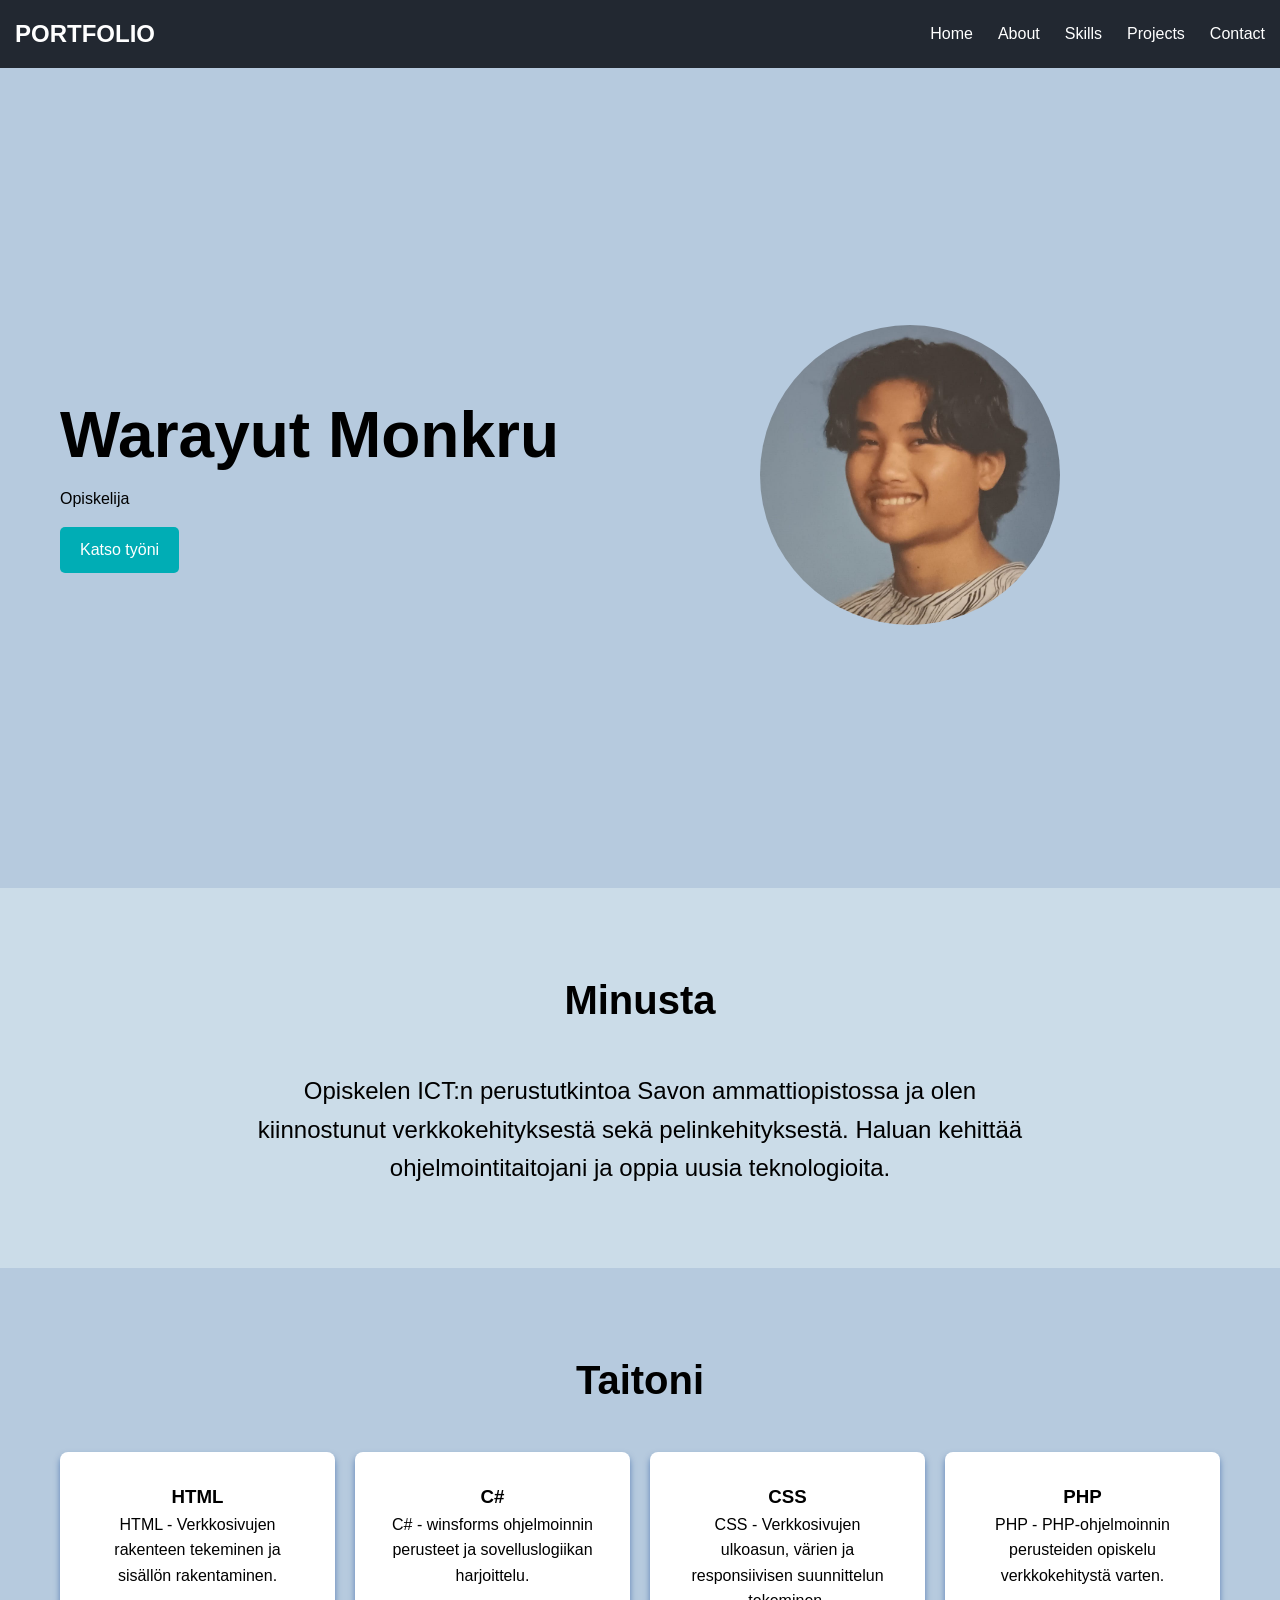
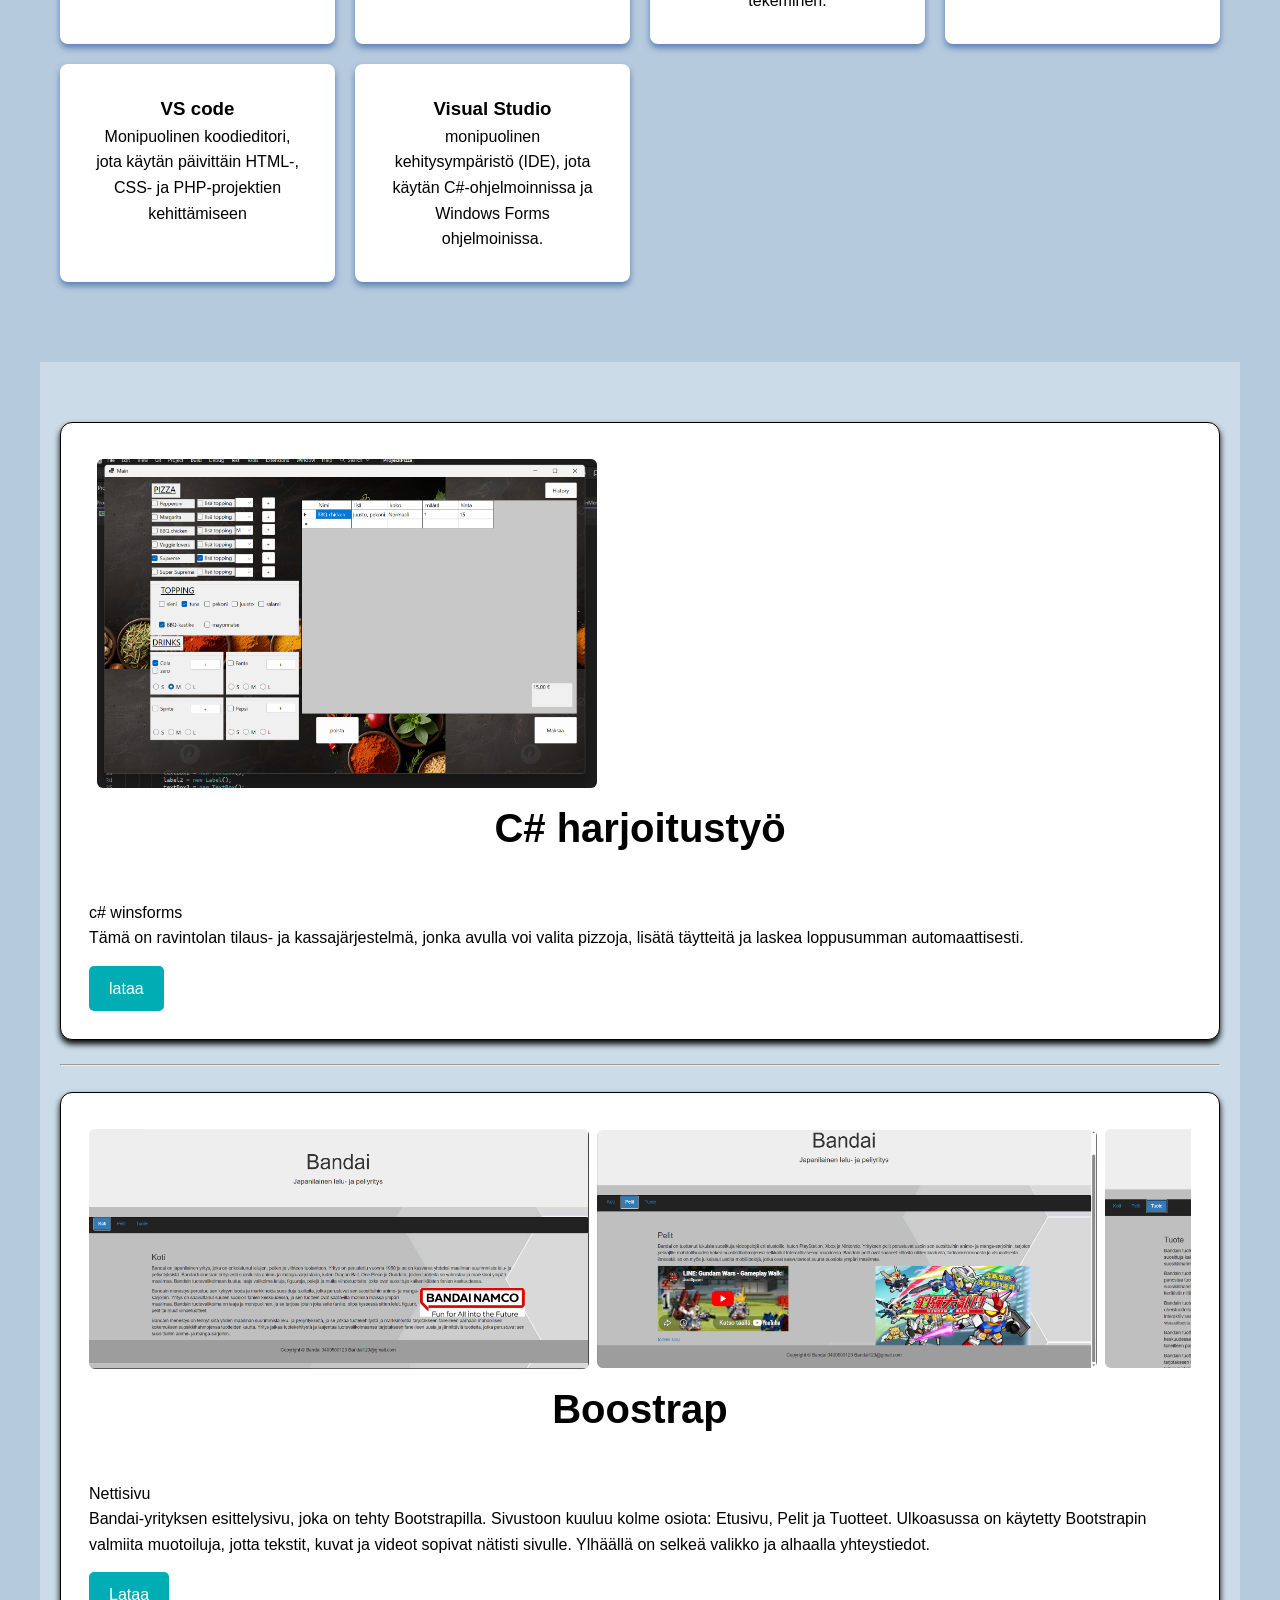
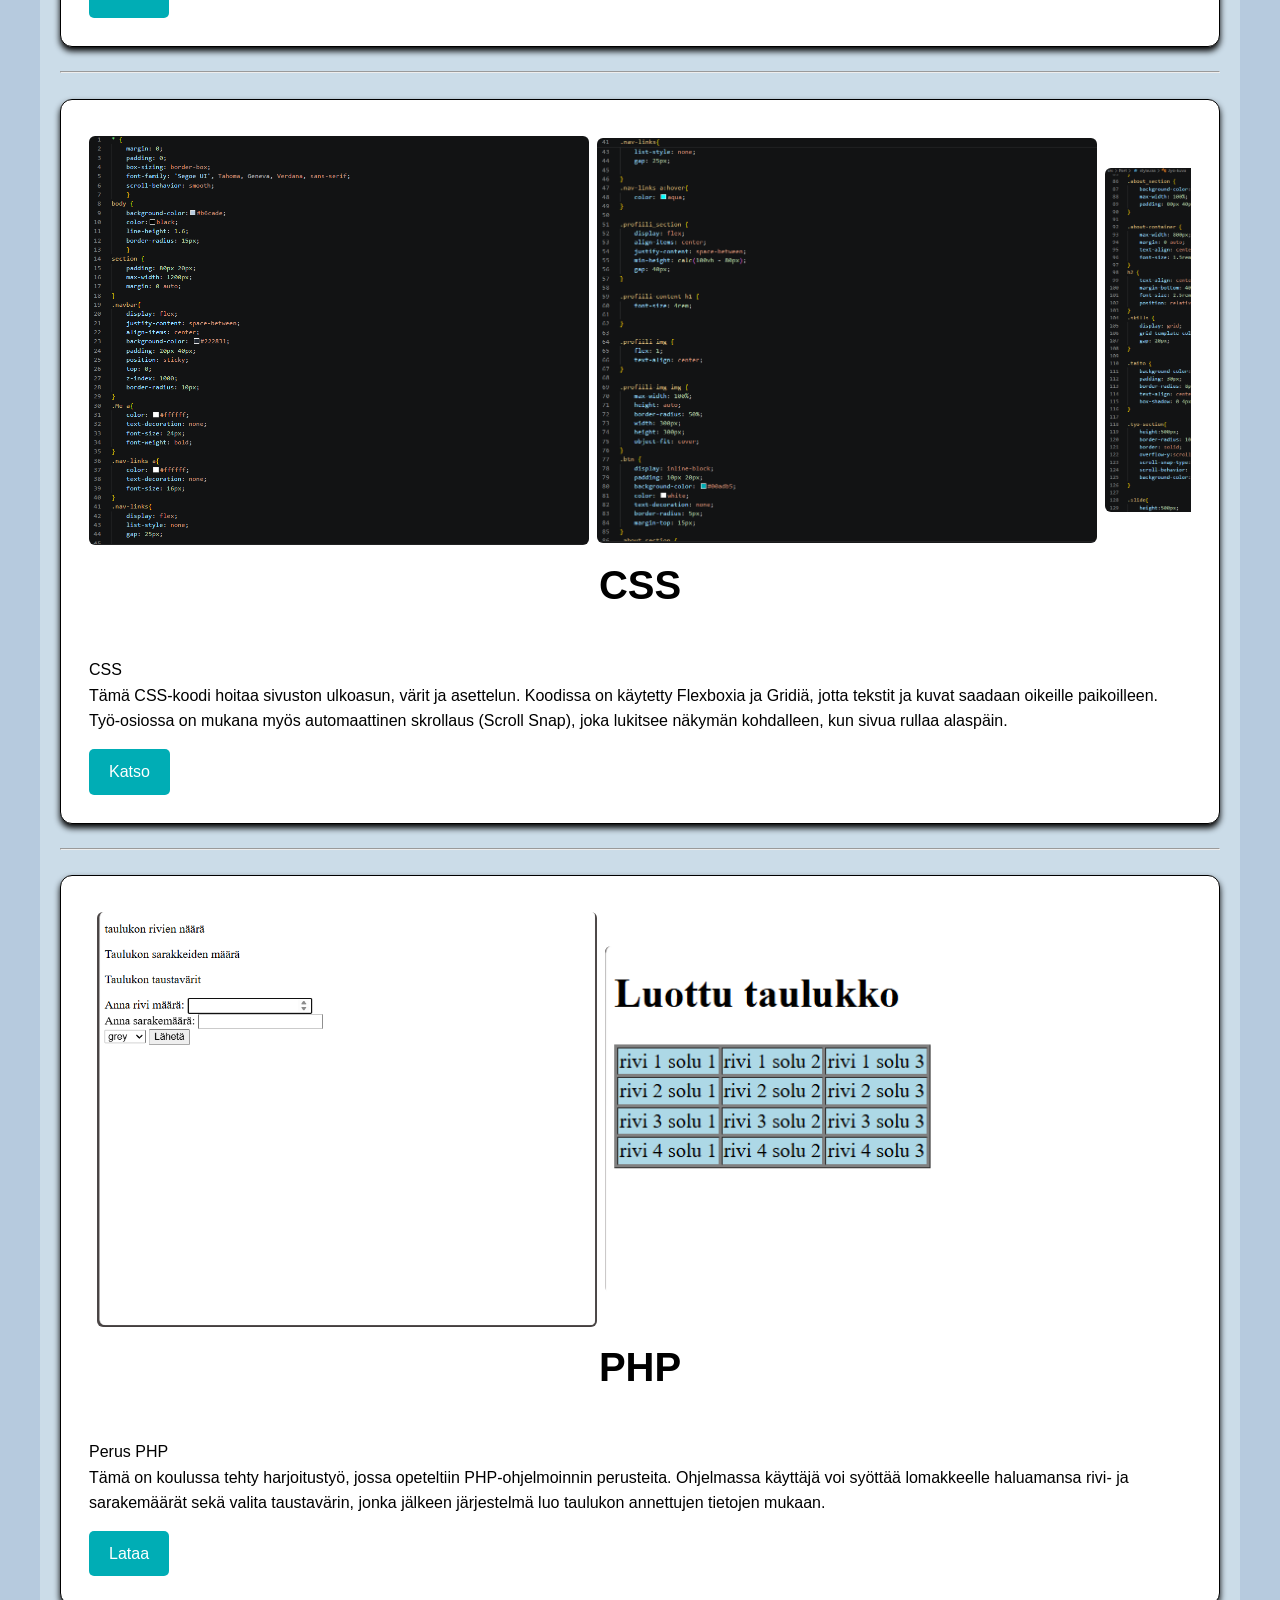
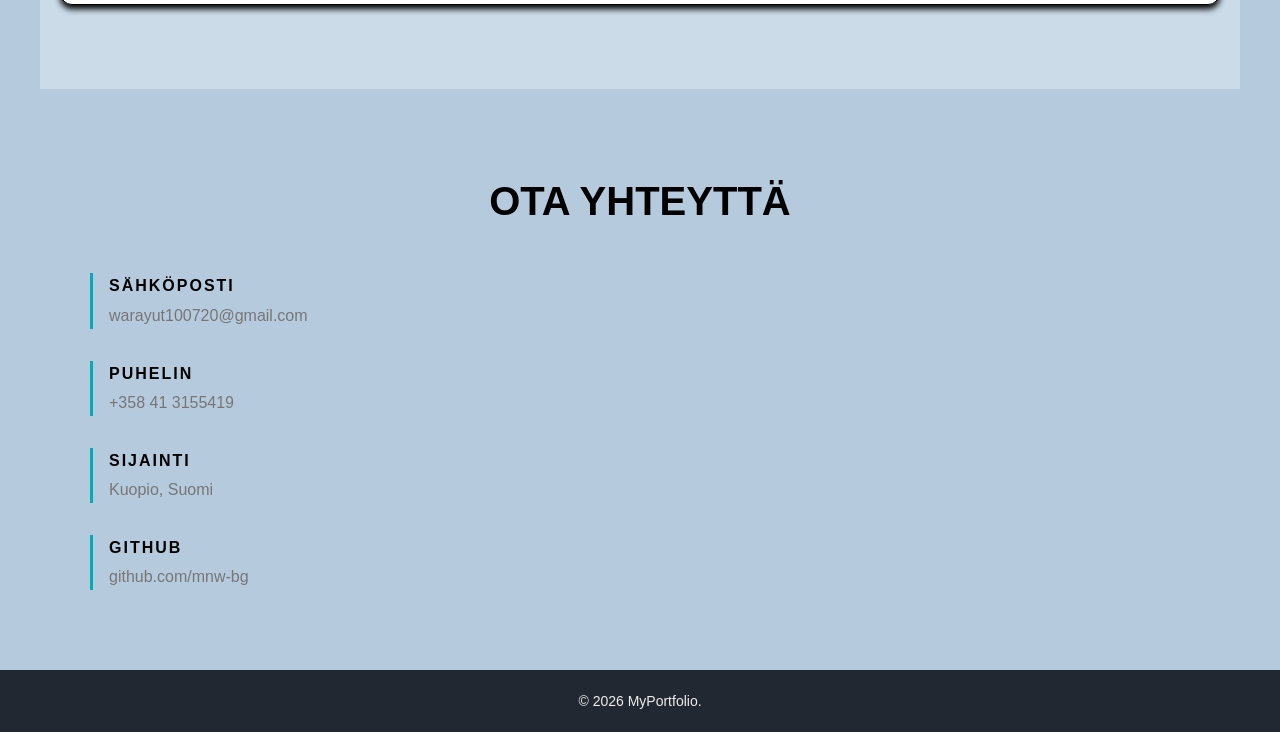
==== commit c23f10b5: "poertfolio sisältö muutos" ====
--- a/index.html
+++ b/index.html
@@ -27,14 +27,14 @@
             </div>
             <div class="profiili-img">
   
-                <img src="./assets/img/profiili.jpeg" alt="profiili kuva">
+                <img src="assets/img/profiili.jpeg" alt="profiili kuva">
             </div>
     </section>
     <section id="about" class="about_section">
             <h2>Minusta</h2>
             <div class="about-container">
                 <p>
-                    Olen ensimmäisen vuoden ICT-opiskelija Savon ammattiopistossa
+                    Opiskelen ICT:n perustutkintoa Savon ammattiopistossa
                     ja olen kiinnostunut verkkokehityksestä sekä pelinkehityksestä. 
                     Haluan kehittää ohjelmointitaitojani ja oppia uusia teknologioita.
                 </p>
@@ -91,7 +91,7 @@
         
             <div class="slide">
                 <div class="tyo-kuva">
-                    <img src="./assets/img/pizza.png" alt="pizza-projecti">
+                    <img src="assets/img/pizza.png" alt="pizza-projecti">
                 </div>
 
                 <div class="tyo-tiedot">
@@ -99,22 +99,18 @@
                     <p>c# winsforms</p>
                     <p>
                         Tämä on ravintolan tilaus- ja kassajärjestelmä, jonka avulla voi valita pizzoja, 
-                        lisätä täytteitä ja laskea loppusumman automaattisesti. 
-                        Se on tähänastisista harjoitustöistäni suurin ja onnistunein projekti.
-                        Projekti opetti minulle paljon monimutkaisen logiikan hallinnasta ja käyttöliittymän suunnittelusta, 
-                        jotta ohjelmaa olisi mahdollisimman helppo ja sujuva käyttää.
-                        
-                    </p>
-                    <a href="./lataus/työt/ProjeckPizza.zip" class="btn">lataa</a>
+                        lisätä täytteitä ja laskea loppusumman automaattisesti.                         
+                    </p>
+                    <a href="lataus/työt/ProjeckPizza.zip" class="btn">lataa</a>
                 </div>
             </div>
             <hr><br>
             <div class="slide">
 
                 <div class="tyo-kuva">
-                    <img src="./assets/img/html1.png" alt="html työkuva">
-                    <img src="./assets/img/html2.png" alt="html työkuva">
-                    <img src="./assets/img/html3.png" alt="html työkuva">
+                    <img src="assets/img/html1.png" alt="html työkuva">
+                    <img src="assets/img/html2.png" alt="html työkuva">
+                    <img src="assets/img/html3.png" alt="html työkuva">
                 </div>
 
                 <div class="tyo-tiedot">
@@ -122,23 +118,23 @@
                     <p>Nettisivu</p>
                     <p>
                         Bandai-yrityksen esittelysivu, joka on tehty Bootstrapilla. 
-                        Sivustoon kuuluu kolme osiota: Etusivu (Koti), Pelit ja Tuotteet (Tuote). 
+                        Sivustoon kuuluu kolme osiota: Etusivu, Pelit ja Tuotteet. 
                         Ulkoasussa on käytetty Bootstrapin valmiita muotoiluja, 
                         jotta tekstit, kuvat ja videot sopivat nätisti sivulle. 
                         Ylhäällä on selkeä valikko ja alhaalla yhteystiedot.
                         
                         
                     </p>
-                        <a href="./lataus/työt/Boostrap.zip" class="btn">Lataa</a>
+                        <a href="lataus/työt/Boostrap.zip" class="btn">Lataa</a>
                 </div>
             </div>
             <hr><br>
             <div class="slide">
                 <div class="tyo-kuva">
-                    <img src="./assets/img/CSS1.png" alt="css työkuva">
-                    <img src="./assets/img/CSS2.png" alt="css työkuva">
-                    <img src="./assets/img/CSS3.png" alt="css työkuva">
-                    <img src="./assets/img/CSS4.png" alt="css työkuva">
+                    <img src="assets/img/CSS1.png" alt="css työkuva">
+                    <img src="assets/img/CSS2.png" alt="css työkuva">
+                    <img src="assets/img/CSS3.png" alt="css työkuva">
+                    <img src="assets/img/CSS4.png" alt="css työkuva">
                 </div>
 
                 <div class="tyo-tiedot">
@@ -157,8 +153,8 @@
             <hr><br>
             <div class="slide">
                 <div class="tyo-kuva">
-                    <img src="./assets/img/PHP1.png" alt="PHP työkuva">
-                    <img src="./assets/img/PHP2.png" alt="PHP työkuva">
+                    <img src="assets/img/PHP1.png" alt="PHP työkuva">
+                    <img src="assets/img/PHP2.png" alt="PHP työkuva">
                 </div>
                 
                 <div class="tyo-tiedot">
@@ -170,7 +166,7 @@
                     jonka jälkeen järjestelmä luo taulukon annettujen tietojen mukaan.
                     
                     </p>
-                    <a href="./lataus/työt/taulukkoohjelmallisesti.zip" class="btn">Lataa</a>
+                    <a href="lataus/työt/taulukkoohjelmallisesti.zip" class="btn">Lataa</a>
                     
                 </div>
             </div>
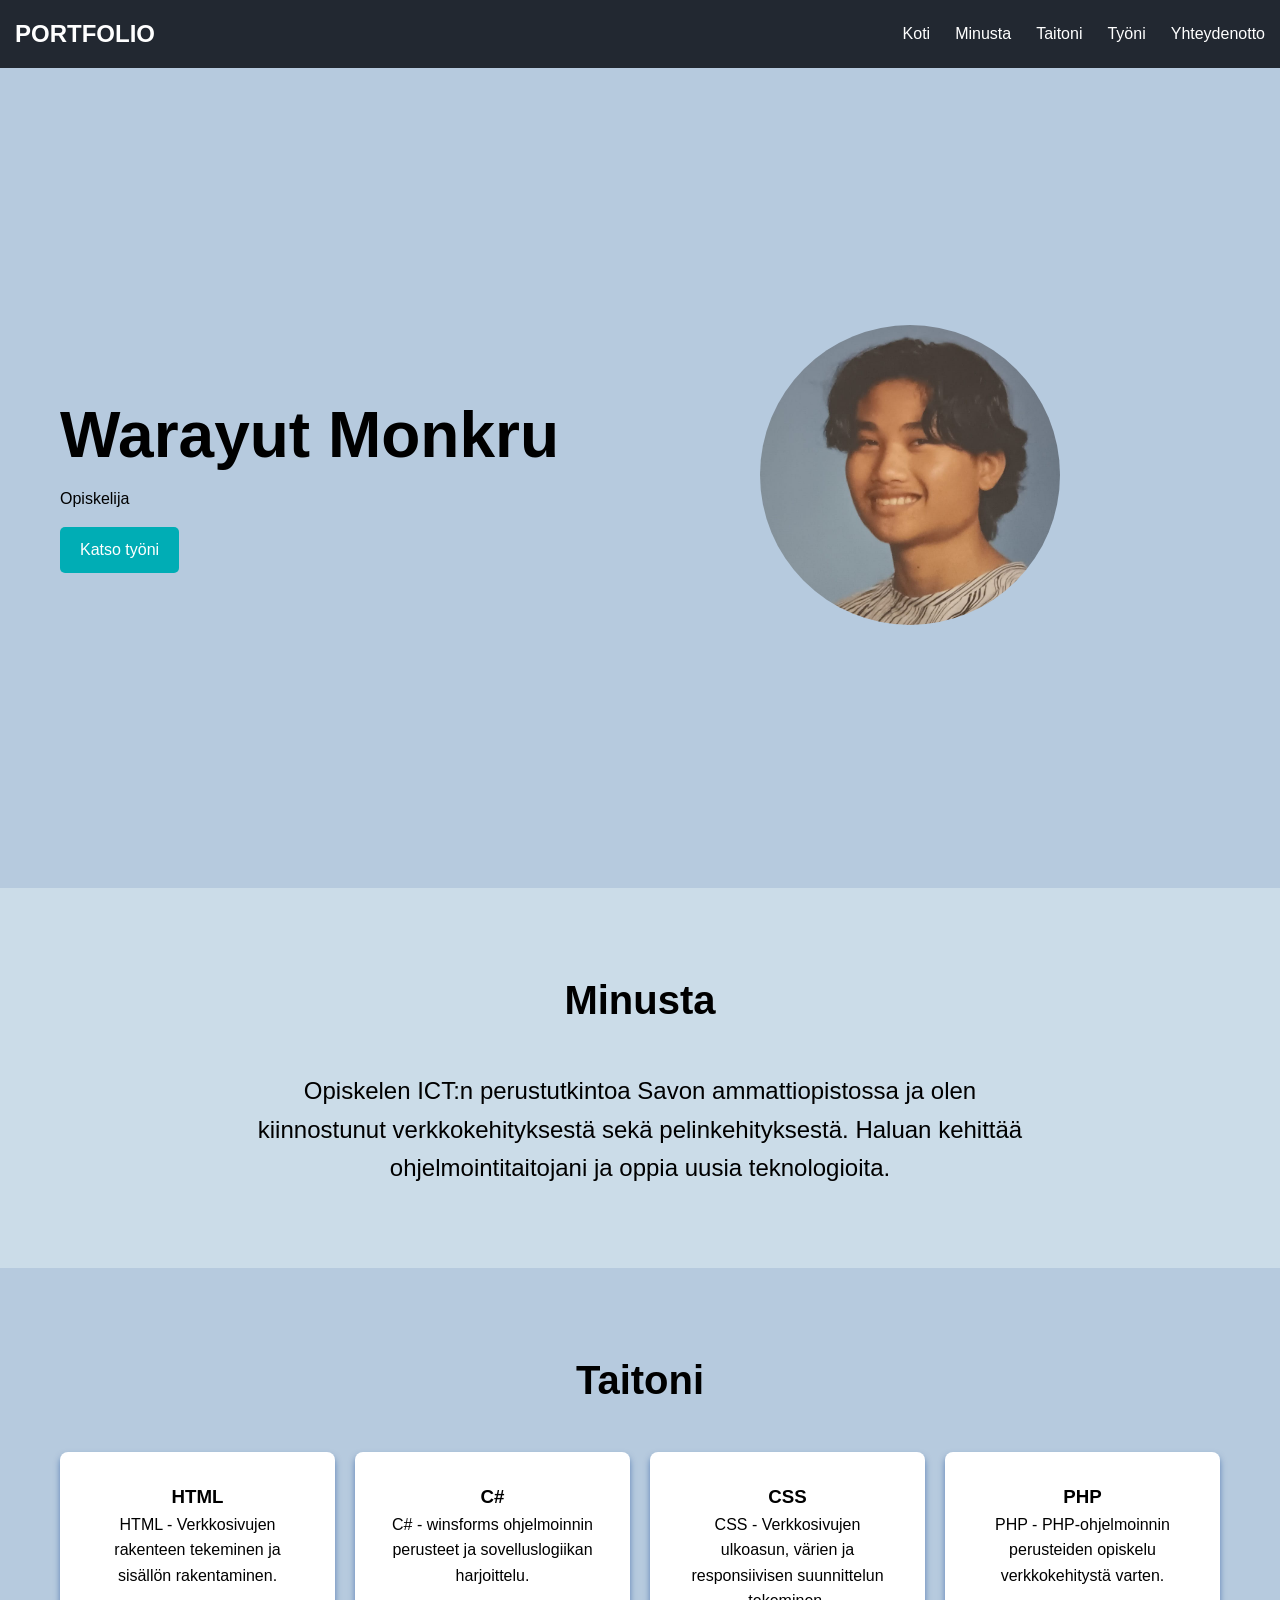
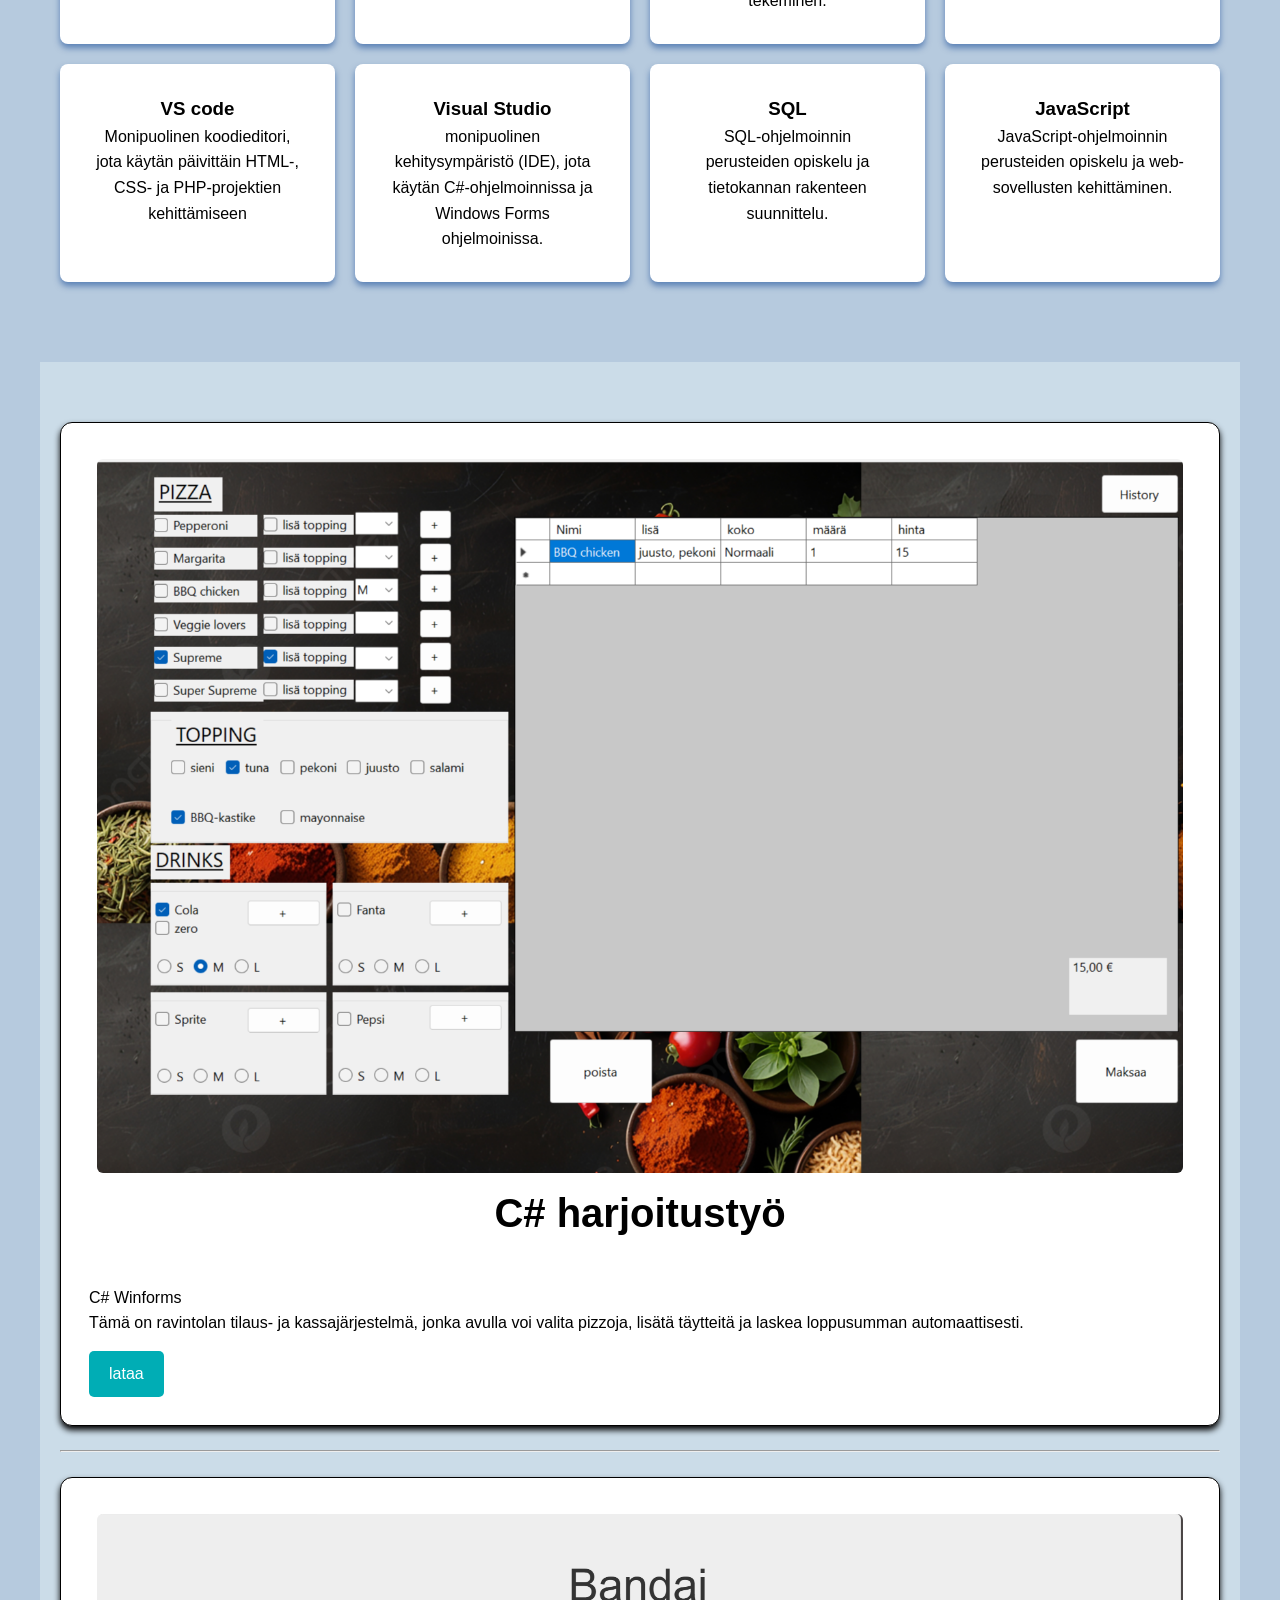
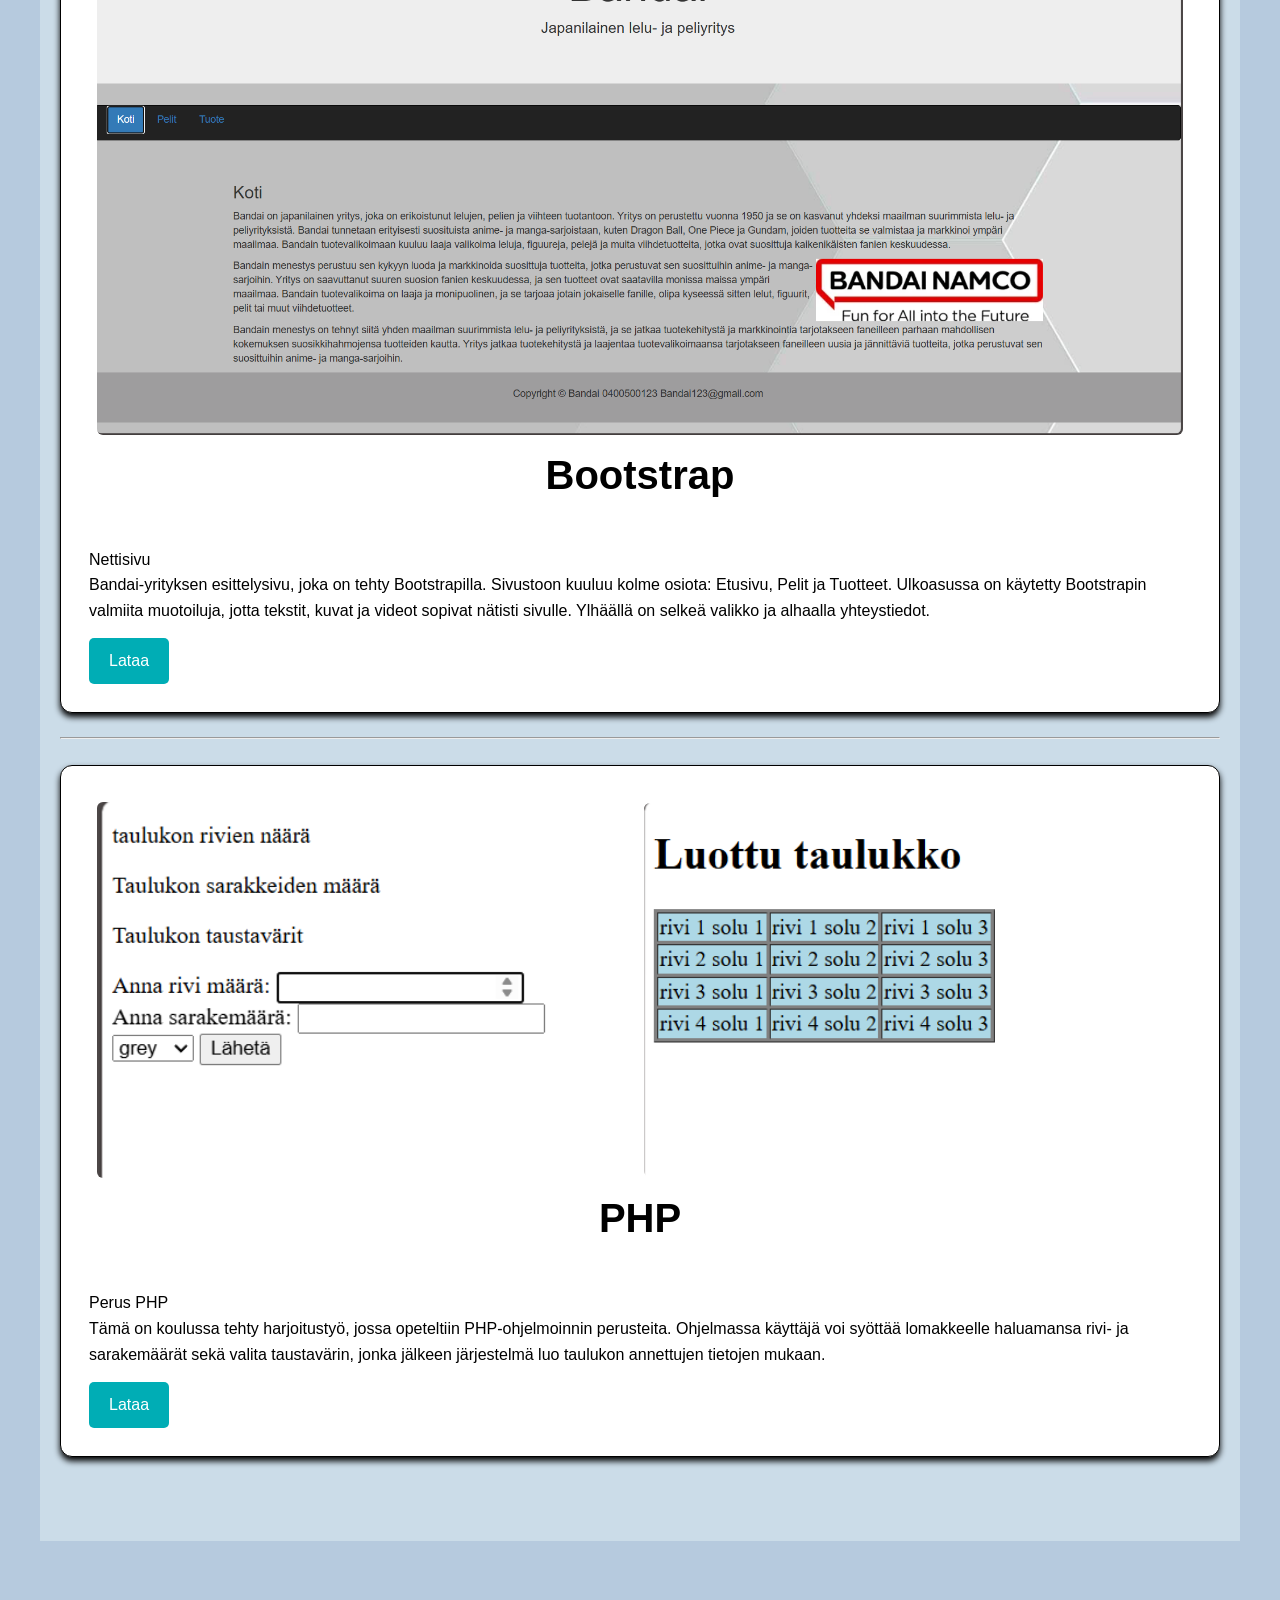
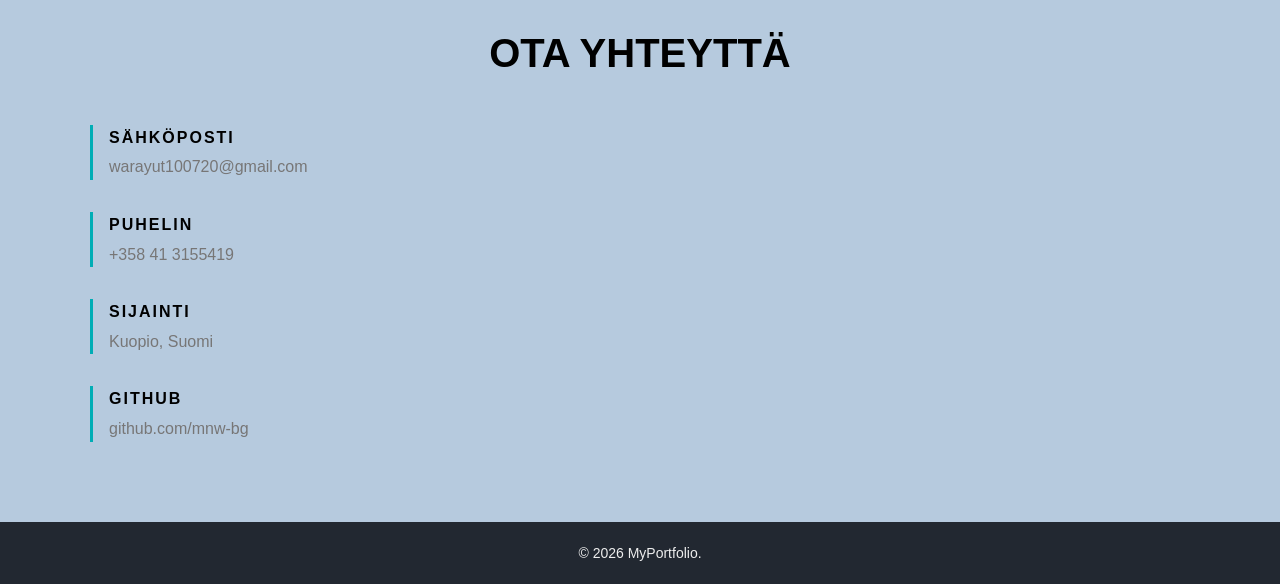
==== commit 6c0023ac: "kuvia muokkaus ja sisällön muokkaminen" ====
--- a/index.html
+++ b/index.html
@@ -3,8 +3,9 @@
 <head>
     <meta charset="UTF-8">
     <meta name="viewport" content="width=device-width, initial-scale=1.0">
-    <title>My Portfolio</title>
+    <title>Warayut Monkru Portfolio</title>
     <link rel="stylesheet" href="style.css">
+    <link rel="icon" href="assets/img/favicon.png" type="image/png">    
 </head>
 <body>
     <nav class="navbar">
@@ -12,11 +13,11 @@
             <a href="#profiili">PORTFOLIO</a>
         </div>
         <ul class="nav-links">
-            <li><a href="#profiili">Home</a></li>
-            <li><a href="#about">About</a></li>
-            <li><a href="#skills">Skills</a></li>
-            <li><a href="#tyota">Projects</a></li>
-            <li><a href="#YH">Contact</a></li>
+            <li><a href="#profiili">Koti</a></li>
+            <li><a href="#about">Minusta</a></li>
+            <li><a href="#skills">Taitoni</a></li>
+            <li><a href="#tyota">Työni</a></li>
+            <li><a href="#YH">Yhteydenotto</a></li>
         </ul>
     </nav>
     <section id="profiili" class="profiili_section">
@@ -85,6 +86,22 @@
                         ja Windows Forms ohjelmoinissa.
                     </p>
                 </div>
+
+                <div class="taito">
+                    <h3>SQL</h3>
+                    <p>
+                        SQL-ohjelmoinnin perusteiden 
+                        opiskelu ja tietokannan rakenteen suunnittelu.
+                    </p>
+                </div>
+
+                <div class="taito">
+                    <h3>JavaScript</h3>
+                    <p>
+                        JavaScript-ohjelmoinnin perusteiden 
+                        opiskelu ja web-sovellusten kehittäminen.
+                    </p>
+                </div>
             </div>
     </section>
     <section class="tyo-section" id="tyota">
@@ -96,7 +113,7 @@
 
                 <div class="tyo-tiedot">
                     <h2>C# harjoitustyö</h2>
-                    <p>c# winsforms</p>
+                    <p>C# Winforms</p>
                     <p>
                         Tämä on ravintolan tilaus- ja kassajärjestelmä, jonka avulla voi valita pizzoja, 
                         lisätä täytteitä ja laskea loppusumman automaattisesti.                         
@@ -114,7 +131,7 @@
                 </div>
 
                 <div class="tyo-tiedot">
-                    <h2>Boostrap</h2>
+                    <h2>Bootstrap</h2>
                     <p>Nettisivu</p>
                     <p>
                         Bandai-yrityksen esittelysivu, joka on tehty Bootstrapilla. 
@@ -126,28 +143,6 @@
                         
                     </p>
                         <a href="lataus/työt/Boostrap.zip" class="btn">Lataa</a>
-                </div>
-            </div>
-            <hr><br>
-            <div class="slide">
-                <div class="tyo-kuva">
-                    <img src="assets/img/CSS1.png" alt="css työkuva">
-                    <img src="assets/img/CSS2.png" alt="css työkuva">
-                    <img src="assets/img/CSS3.png" alt="css työkuva">
-                    <img src="assets/img/CSS4.png" alt="css työkuva">
-                </div>
-
-                <div class="tyo-tiedot">
-                    <h2>CSS</h2>
-                    <p>CSS</p>
-                    <p>
-                        Tämä CSS-koodi hoitaa sivuston ulkoasun, värit ja asettelun. 
-                        Koodissa on käytetty Flexboxia ja Gridiä, jotta tekstit ja kuvat saadaan oikeille paikoilleen. 
-                        Työ-osiossa on mukana myös automaattinen skrollaus (Scroll Snap), 
-                        joka lukitsee näkymän kohdalleen, kun sivua rullaa alaspäin.
-                        
-                    </p>
-                        <a href="style.css" class="btn">Katso</a>
                 </div>
             </div>
             <hr><br>
@@ -171,16 +166,6 @@
                 </div>
             </div>
     </section>
-
-    <!-- <section id="YH" class="yhteystiedot-section">
-            <h2>YHTEYSTIEDOT</h2>
-            <div class="yhteystiedot-linki">
-                <a href="mailto:warayut100720@gmail.com">&#9993;Sähköposti</a>
-                <a href="https://github.com/mnw-bg" target="_blank">&#128049;GitHub</a>
-                <a href="tel:+358413155419">&#9742;puhelin</a>
-                <a href="https://wa.me/358413155419" target="_blank">&#128172;whatsapp</a>
-            </div>
-    </section> -->
 
     <section id="YH" class="yh-section">
     <h2>OTA YHTEYTTÄ</h2>
--- a/style.css
+++ b/style.css
@@ -51,11 +51,6 @@
 .nav-links a:hover{
     color: aqua;
 }
-@media (max-width: 768px) { 
-    .navbar{
-    flex-direction: column;
-    }
-}
 /*---------------------------------------------------------------------------*/
 .profiili_section {
     display: flex;
@@ -101,18 +96,7 @@
     transform: translateY(-1px);
     box-shadow: 0 10px 20px rgba(0, 0, 0, 0.2);
 }
-@media (max-width: 768px)
-{
-    .profiili_section{
-        flex-direction: column-reverse;
-        text-align: center;
-        min-height: 700;
-    }
-    .profiili-content h1{
-        font-size: 2.5rem;
-    }
-
-}
+
 /*---------------------------------------------------------------------------*/
 .about_section {
     background-color: #cbdce8;
@@ -173,8 +157,7 @@
     flex: 1.2;
     display:flex;
     gap: 8px;
-    overflow-x: auto;
-    scroll-snap-type: x mandatory;
+    overflow-y: auto;
     border-radius: 8px;
     background: #ffffff;
     padding: 8px;
@@ -184,9 +167,7 @@
 }
 
 .tyo-kuva img{
-    width:auto;
-    scroll-snap-align: start;
-    width: 500px;
+    width: 100%;
     height: auto;
     object-fit: cover;
     border-radius: 6px;
@@ -271,4 +252,29 @@
     text-align: center;
     padding: 20px;
     font-size: 14px;
+}
+@media (max-width: 768px)
+{
+    .profiili_section{
+        flex-direction: column-reverse;
+        text-align: center;
+        min-height: 700;
+    }
+    .profiili-content h1{
+        font-size: 2.5rem;
+    }
+    .navbar{
+    flex-direction: column;
+    }
+    .tyo-kuva img{
+        width: 100%;
+        height: auto;
+    }
+    .skills{
+        grid-template-columns: repeat(auto-fit, minmax(150px, 1fr));
+    }
+    h2{
+        font-size: 1.5rem;
+    }
+
 }
